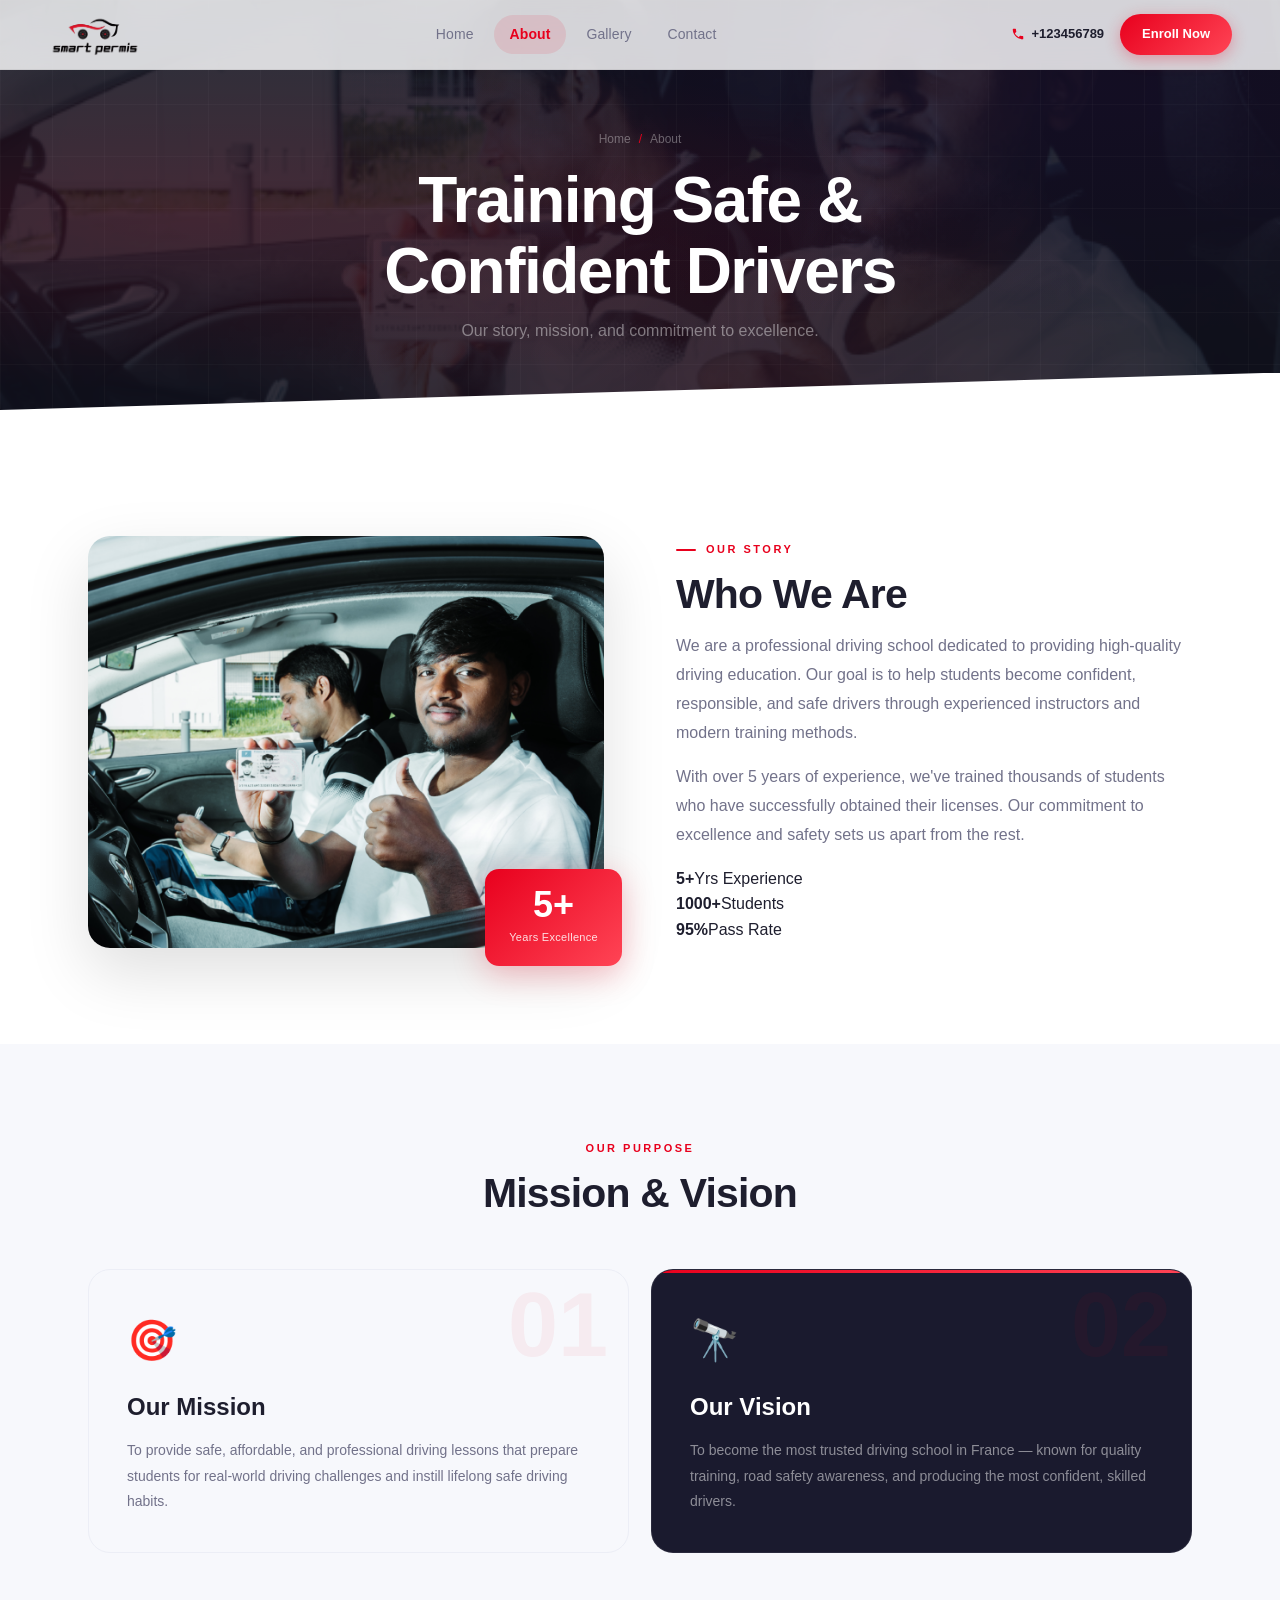
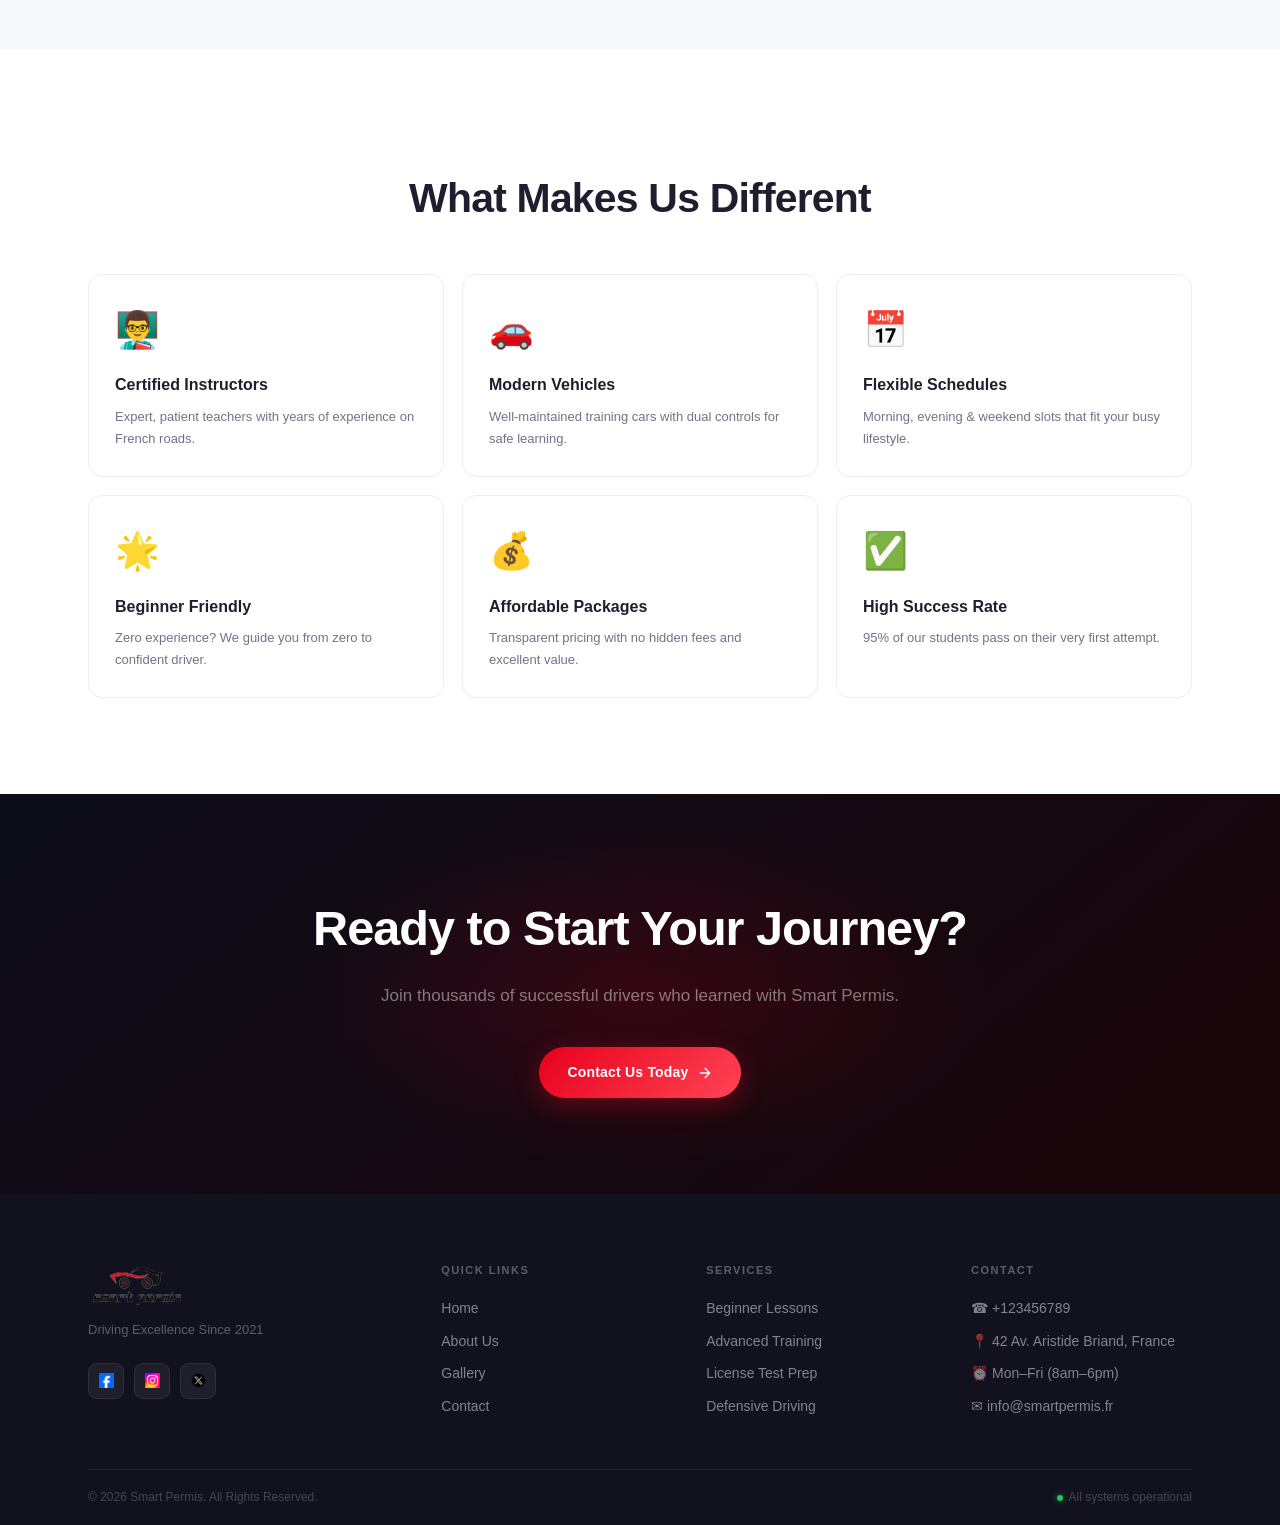
==== about.html @ 5626290b "a1" ====
<!DOCTYPE html>
<html lang="en">
<head>
    <meta charset="UTF-8">
    <meta name="viewport" content="width=device-width, initial-scale=1.0">
    <title>About — Smart Permis</title>
    <link rel="stylesheet" href="style.css">
</head>
<body>



<header class="sp-header" id="spHeader">
    <a href="index.html" class="sp-logo"><img src="output-onlinegiftools.gif" alt="Smart Permis"></a>
    <nav class="sp-nav">
        <a href="index.html" class="sp-nav-link">Home</a>
        <a href="about.html" class="sp-nav-link active">About</a>
        <a href="gallery.html" class="sp-nav-link">Gallery</a>
        <a href="contact.html" class="sp-nav-link">Contact</a>
    </nav>
    <div class="sp-header-right">
        <a href="tel:+123456789" class="sp-phone-link">
            <svg viewBox="0 0 24 24"><path d="M6.6 10.8c1.4 2.8 3.8 5.1 6.6 6.6l2.2-2.2c.3-.3.7-.4 1-.2 1.1.4 2.3.6 3.6.6.6 0 1 .4 1 1V20c0 .6-.4 1-1 1-9.4 0-17-7.6-17-17 0-.6.4-1 1-1h3.5c.6 0 1 .4 1 1 0 1.3.2 2.5.6 3.6.1.3 0 .7-.2 1L6.6 10.8z"/></svg>
            +123456789
        </a>
        <a href="contact.html" class="sp-btn-enroll">Enroll Now</a>
    </div>
    <button class="sp-hamburger" id="hamburger"><span></span><span></span><span></span></button>
</header>
<nav class="sp-mobile-nav" id="mobileNav">
    <a href="index.html" class="sp-nav-link">Home</a>
    <a href="about.html" class="sp-nav-link active">About</a>
    <a href="gallery.html" class="sp-nav-link">Gallery</a>
    <a href="contact.html" class="sp-nav-link">Contact</a>
</nav>

<!-- PAGE HERO -->
<section class="ph">
    <div class="ph-bg" style="background-image:url('Imgaes/05.png')"></div>
    <div class="ph-mesh"></div>
    <div class="ph-grid"></div>
    <div class="ph-content">
        <div class="ph-bread"><a href="index.html">Home</a><span>/</span>About</div>
        <h1>Training Safe &amp;<br>Confident Drivers</h1>
        <p>Our story, mission, and commitment to excellence.</p>
    </div>
    <div class="ph-wave"></div>
</section>

<!-- WHO WE ARE -->
<section class="sp-section">
    <div class="container">
        <div class="about-split">
            <div class="about-img-wrap" data-aos="fade-right">
                <div class="about-img-frame"><img src="Imgaes/05.png" alt="Smart Permis"></div>
                <div class="about-badge-box"><strong>5+</strong><span>Years Excellence</span></div>
            </div>
            <div data-aos="fade-left">
                <div class="sec-label">Our Story</div>
                <h2 class="sec-h2">Who We Are</h2>
                <p class="sec-p">We are a professional driving school dedicated to providing high-quality driving education. Our goal is to help students become confident, responsible, and safe drivers through experienced instructors and modern training methods.</p>
                <p class="sec-p">With over 5 years of experience, we've trained thousands of students who have successfully obtained their licenses. Our commitment to excellence and safety sets us apart from the rest.</p>
                <div class="about-mini-stats">
                    <div class="ams"><strong>5+</strong><span>Yrs Experience</span></div>
                    <div class="ams"><strong>1000+</strong><span>Students</span></div>
                    <div class="ams"><strong>95%</strong><span>Pass Rate</span></div>
                </div>
            </div>
        </div>
    </div>
</section>

<!-- MISSION VISION -->
<section class="sp-section bg-off">
    <div class="container">
        <div class="sec-label center" data-aos>Our Purpose</div>
        <h2 class="sec-h2 center" data-aos data-aos-delay="80">Mission &amp; Vision</h2>
        <div class="mv-grid">
            <div class="mv-card light-card" data-aos data-aos-delay="100">
                <div class="mv-bg-num">01</div>
                <div class="mv-card-icon">🎯</div>
                <h3>Our Mission</h3>
                <p>To provide safe, affordable, and professional driving lessons that prepare students for real-world driving challenges and instill lifelong safe driving habits.</p>
            </div>
            <div class="mv-card dark-card" data-aos data-aos-delay="180">
                <div class="mv-bg-num">02</div>
                <div class="mv-card-icon">🔭</div>
                <h3>Our Vision</h3>
                <p>To become the most trusted driving school in France — known for quality training, road safety awareness, and producing the most confident, skilled drivers.</p>
            </div>
        </div>
    </div>
</section>

<!-- BENEFITS -->
<section class="sp-section">
    <div class="container">
        <div class="sec-label center" data-aos>Why Choose Us</div>
        <h2 class="sec-h2 center" data-aos data-aos-delay="80">What Makes Us Different</h2>
        <div class="benefits-grid">
            <div class="ben-card" data-aos data-aos-delay="80"><div class="ben-icon">👨‍🏫</div><h4>Certified Instructors</h4><p>Expert, patient teachers with years of experience on French roads.</p></div>
            <div class="ben-card" data-aos data-aos-delay="130"><div class="ben-icon">🚗</div><h4>Modern Vehicles</h4><p>Well-maintained training cars with dual controls for safe learning.</p></div>
            <div class="ben-card" data-aos data-aos-delay="180"><div class="ben-icon">📅</div><h4>Flexible Schedules</h4><p>Morning, evening &amp; weekend slots that fit your busy lifestyle.</p></div>
            <div class="ben-card" data-aos data-aos-delay="230"><div class="ben-icon">🌟</div><h4>Beginner Friendly</h4><p>Zero experience? We guide you from zero to confident driver.</p></div>
            <div class="ben-card" data-aos data-aos-delay="280"><div class="ben-icon">💰</div><h4>Affordable Packages</h4><p>Transparent pricing with no hidden fees and excellent value.</p></div>
            <div class="ben-card" data-aos data-aos-delay="330"><div class="ben-icon">✅</div><h4>High Success Rate</h4><p>95% of our students pass on their very first attempt.</p></div>
        </div>
    </div>
</section>

<!-- CTA -->
<section class="cta-band">
    <div class="cta-band-glow"></div>
    <div class="container">
        <div class="cta-band-inner" data-aos="zoom-in">
            <h2>Ready to Start Your Journey?</h2>
            <p>Join thousands of successful drivers who learned with Smart Permis.</p>
            <a href="contact.html" class="btn-primary">
                Contact Us Today
                <svg viewBox="0 0 24 24"><path d="M5 12h14M12 5l7 7-7 7"/></svg>
            </a>
        </div>
    </div>
</section>

<!-- FOOTER -->
<footer class="sp-footer">
    <div class="container">
        <div class="footer-top">
            <div class="footer-grid">
                <div><img src="output-onlinegiftools.gif" alt="Smart Permis" class="footer-logo-img"><p class="footer-brand-p">Driving Excellence Since 2021</p><div class="footer-socials"><a href="#" class="fsoc"><img src="Imgaes/f1.png" alt="fb"></a><a href="#" class="fsoc"><img src="Imgaes/I1.png" alt="ig"></a><a href="#" class="fsoc"><img src="Imgaes/X1.png" alt="x"></a></div></div>
                <div class="footer-col"><h5>Quick Links</h5><ul><li><a href="index.html">Home</a></li><li><a href="about.html">About Us</a></li><li><a href="gallery.html">Gallery</a></li><li><a href="contact.html">Contact</a></li></ul></div>
                <div class="footer-col"><h5>Services</h5><ul><li>Beginner Lessons</li><li>Advanced Training</li><li>License Test Prep</li><li>Defensive Driving</li></ul></div>
                <div class="footer-col"><h5>Contact</h5><ul><li>☎ +123456789</li><li>📍 42 Av. Aristide Briand, France</li><li>⏰ Mon–Fri (8am–6pm)</li><li>✉ info@smartpermis.fr</li></ul></div>
            </div>
        </div>
        <div class="footer-bar"><p>© 2026 Smart Permis. All Rights Reserved.</p><div class="footer-online"><span class="online-dot"></span> All systems operational</div></div>
    </div>
</footer>


<script>
    
(function(){
    const header = document.getElementById('spHeader');
    window.addEventListener('scroll', () => header.classList.toggle('scrolled', window.scrollY > 40));
    const ham = document.getElementById('hamburger'), nav = document.getElementById('mobileNav');
    ham.addEventListener('click', () => { ham.classList.toggle('open'); nav.classList.toggle('open'); });
    const obs = new IntersectionObserver(entries => { entries.forEach(e => { if(e.isIntersecting){ e.target.classList.add('visible'); obs.unobserve(e.target); }}); }, { threshold: 0.12, rootMargin: '0px 0px -50px 0px' });
    document.querySelectorAll('[data-aos]').forEach(el => { el.style.transitionDelay = (el.dataset.aosDelay||0)+'ms'; obs.observe(el); });
})();
</script>
</body>
</html>
---- style.css ----
/* ================================================
   SMART PERMIS — MODERN TECH / GLASSMORPHISM CSS
   Theme: White + Red · Clean Corporate
   ================================================ */

*, *::before, *::after { margin: 0; padding: 0; box-sizing: border-box; }

:root {
    --red: #E8001D;
    --red-2: #FF1A35;
    --red-light: rgba(232,0,29,0.10);
    --red-glow: rgba(232,0,29,0.25);
    --white: #FFFFFF;
    --off: #F7F8FC;
    --off2: #ECEEF6;
    --black: #0D0D0D;
    --dark: #12121E;
    --dark2: #1A1A2E;
    --text: #1E1E2E;
    --muted: #72728A;
    --border: rgba(232,0,29,0.10);
    --grad-red: linear-gradient(135deg, #E8001D, #FF4455);
    --grad-dark: linear-gradient(140deg, #0D0D1A 0%, #1A0A10 60%, #0D0D1A 100%);
    --grad-mesh: radial-gradient(ellipse at 15% 50%, rgba(232,0,29,0.12) 0%, transparent 55%),
                 radial-gradient(ellipse at 85% 20%, rgba(80,0,160,0.07) 0%, transparent 50%),
                 radial-gradient(ellipse at 55% 85%, rgba(232,0,29,0.07) 0%, transparent 50%);
    --shadow-sm: 0 2px 12px rgba(0,0,0,0.06);
    --shadow-md: 0 8px 32px rgba(0,0,0,0.10);
    --shadow-lg: 0 24px 64px rgba(0,0,0,0.13);
    --shadow-red: 0 8px 32px rgba(232,0,29,0.25);
    --radius: 14px;
    --radius-lg: 22px;
    --ease: cubic-bezier(0.22, 1, 0.36, 1);
}

html { scroll-behavior: smooth; }
body { font-family: -apple-system, BlinkMacSystemFont, 'Segoe UI', sans-serif; background: var(--white); color: var(--text); overflow-x: hidden; line-height: 1.6; }
::-webkit-scrollbar { width: 5px; }
::-webkit-scrollbar-track { background: var(--off); }
::-webkit-scrollbar-thumb { background: var(--red); border-radius: 3px; }
::selection { background: var(--red); color: #fff; }
.container { max-width: 1160px; margin: 0 auto; padding: 0 28px; }

/* ── SCROLL REVEAL ── */
[data-aos] { opacity: 0; transform: translateY(26px); transition: opacity 0.65s var(--ease), transform 0.65s var(--ease); }
[data-aos="fade-right"] { transform: translateX(-26px); }
[data-aos="fade-left"]  { transform: translateX(26px); }
[data-aos="zoom-in"]    { transform: scale(0.93); }
[data-aos].visible { opacity: 1 !important; transform: none !important; }

/* ══════════════════════════════════════
   HEADER
══════════════════════════════════════ */
.sp-header {
    position: fixed; top: 0; left: 0; right: 0; z-index: 1000;
    height: 70px; padding: 0 48px;
    display: flex; align-items: center; justify-content: space-between;
    background: rgba(255,255,255,0.82);
    backdrop-filter: blur(18px) saturate(180%);
    -webkit-backdrop-filter: blur(18px) saturate(180%);
    border-bottom: 1px solid rgba(0,0,0,0.06);
    transition: all 0.4s var(--ease);
}
.sp-header.scrolled {
    background: rgba(255,255,255,0.97);
    box-shadow: 0 4px 28px rgba(0,0,0,0.08);
    height: 62px;
}
.sp-logo img { height: 42px; transition: transform 0.3s; display: block; }
.sp-logo img:hover { transform: scale(1.04); }

.sp-nav { display: flex; align-items: center; gap: 4px; }
.sp-nav-link {
    font-size: 14px; font-weight: 500; color: var(--muted);
    text-decoration: none; padding: 8px 16px; border-radius: 100px;
    transition: all 0.25s; letter-spacing: 0.1px;
}
.sp-nav-link:hover { color: var(--red); background: var(--red-light); }
.sp-nav-link.active { color: var(--red); background: var(--red-light); font-weight: 600; }

.sp-header-right { display: flex; align-items: center; gap: 16px; }
.sp-phone-link {
    font-size: 13px; font-weight: 600; color: var(--text); text-decoration: none;
    display: flex; align-items: center; gap: 6px; transition: color 0.25s;
}
.sp-phone-link:hover { color: var(--red); }
.sp-phone-link svg { width: 14px; height: 14px; fill: var(--red); }
.sp-btn-enroll {
    background: var(--grad-red); color: #fff;
    padding: 10px 22px; border-radius: 100px; font-size: 13px; font-weight: 600;
    text-decoration: none; border: none; cursor: pointer; font-family: inherit;
    box-shadow: 0 4px 16px rgba(232,0,29,0.3); transition: all 0.3s var(--ease);
}
.sp-btn-enroll:hover { transform: translateY(-2px); box-shadow: 0 10px 32px rgba(232,0,29,0.4); }

.sp-hamburger { display: none; flex-direction: column; gap: 5px; background: none; border: none; cursor: pointer; padding: 6px; }
.sp-hamburger span { width: 24px; height: 2px; background: var(--text); border-radius: 2px; transition: all 0.3s var(--ease); }
.sp-hamburger.open span:nth-child(1) { transform: translateY(7px) rotate(45deg); }
.sp-hamburger.open span:nth-child(2) { opacity: 0; }
.sp-hamburger.open span:nth-child(3) { transform: translateY(-7px) rotate(-45deg); }

.sp-mobile-nav {
    position: fixed; top: 70px; left: 0; right: 0; z-index: 999;
    background: rgba(255,255,255,0.98); backdrop-filter: blur(20px);
    padding: 16px 20px 24px; border-bottom: 1px solid var(--off2);
    flex-direction: column; gap: 4px; box-shadow: 0 20px 60px rgba(0,0,0,0.1);
    display: none; opacity: 0; transform: translateY(-10px);
    transition: opacity 0.3s, transform 0.3s;
}
.sp-mobile-nav.open { display: flex; opacity: 1; transform: translateY(0); }
.sp-mobile-nav .sp-nav-link { padding: 13px 16px; font-size: 15px; border-radius: 10px; }

/* ══════════════════════════════════════
   HERO
══════════════════════════════════════ */
.sp-hero {
    min-height: 100vh; position: relative; overflow: hidden;
    background: var(--grad-dark);
    display: flex; align-items: center;
}
.hero-mesh { position: absolute; inset: 0; background: var(--grad-mesh); z-index: 0; }
.hero-gridlines {
    position: absolute; inset: 0; z-index: 0;
    background-image: linear-gradient(rgba(255,255,255,0.025) 1px, transparent 1px),
                      linear-gradient(90deg, rgba(255,255,255,0.025) 1px, transparent 1px);
    background-size: 56px 56px;
}
.hero-glow-r {
    position: absolute; top: -180px; right: -180px;
    width: 620px; height: 620px; border-radius: 50%; z-index: 0;
    background: radial-gradient(circle, rgba(232,0,29,0.18) 0%, transparent 70%);
    animation: glowFloat 9s ease-in-out infinite alternate;
}
.hero-glow-l {
    position: absolute; bottom: -200px; left: -150px;
    width: 500px; height: 500px; border-radius: 50%; z-index: 0;
    background: radial-gradient(circle, rgba(80,0,200,0.09) 0%, transparent 70%);
    animation: glowFloat 12s ease-in-out infinite alternate-reverse;
}
@keyframes glowFloat { from { transform: scale(1) translate(0,0); } to { transform: scale(1.25) translate(30px,-25px); } }

.hero-slide-bg {
    position: absolute; inset: 0; z-index: 0;
    background-size: cover; background-position: center;
    opacity: 0; transition: opacity 2s ease;
}
.hero-slide-bg.active { opacity: 0.10; }

.hero-inner {
    position: relative; z-index: 2; width: 100%;
    display: grid; grid-template-columns: 1fr 440px;
    gap: 60px; align-items: center;
    max-width: 1160px; margin: 0 auto;
    padding: 120px 28px 80px;
}

/* Hero Left */
.hero-eyebrow {
    display: inline-flex; align-items: center; gap: 8px;
    background: rgba(232,0,29,0.14); border: 1px solid rgba(232,0,29,0.28);
    color: #FF7A88; padding: 6px 14px; border-radius: 100px;
    font-size: 11px; font-weight: 700; letter-spacing: 1px; text-transform: uppercase;
    margin-bottom: 26px; width: fit-content;
}
.ey-dot { width: 6px; height: 6px; background: var(--red-2); border-radius: 50%; animation: eyeBlink 1.6s ease-in-out infinite; }
@keyframes eyeBlink { 0%,100%{opacity:1;box-shadow:0 0 0 0 rgba(232,0,29,0.5)} 50%{opacity:0.4;box-shadow:0 0 0 4px transparent} }

.hero-h1 {
    font-size: clamp(46px, 5.5vw, 78px); font-weight: 800;
    color: #fff; line-height: 1.05; letter-spacing: -2px;
    margin-bottom: 22px;
}
.hero-h1 em { font-style: normal; background: var(--grad-red); -webkit-background-clip: text; -webkit-text-fill-color: transparent; background-clip: text; }

.hero-p { font-size: 17px; color: rgba(255,255,255,0.50); line-height: 1.8; margin-bottom: 38px; max-width: 460px; }

.hero-btns { display: flex; gap: 12px; flex-wrap: wrap; margin-bottom: 52px; }

.btn-primary {
    display: inline-flex; align-items: center; gap: 8px;
    background: var(--grad-red); color: #fff;
    padding: 14px 28px; border-radius: 100px;
    font-size: 14px; font-weight: 600; text-decoration: none;
    box-shadow: 0 6px 24px rgba(232,0,29,0.35); transition: all 0.35s var(--ease);
    border: none; cursor: pointer; font-family: inherit; letter-spacing: 0.2px;
}
.btn-primary svg { width: 16px; height: 16px; fill: none; stroke: #fff; stroke-width: 2; stroke-linecap: round; stroke-linejoin: round; transition: transform 0.3s; }
.btn-primary:hover { transform: translateY(-3px); box-shadow: 0 14px 40px rgba(232,0,29,0.45); }
.btn-primary:hover svg { transform: translateX(4px); }

.btn-ghost {
    display: inline-flex; align-items: center; gap: 8px;
    background: rgba(255,255,255,0.07); border: 1px solid rgba(255,255,255,0.14);
    color: rgba(255,255,255,0.75); padding: 14px 28px; border-radius: 100px;
    font-size: 14px; font-weight: 500; text-decoration: none;
    transition: all 0.3s var(--ease); backdrop-filter: blur(8px); font-family: inherit;
}
.btn-ghost:hover { background: rgba(255,255,255,0.13); color: #fff; border-color: rgba(255,255,255,0.3); }

.hero-stats { display: flex; gap: 28px; align-items: center; padding-top: 28px; border-top: 1px solid rgba(255,255,255,0.08); }
.hstat strong { display: block; font-size: 34px; font-weight: 800; color: #fff; line-height: 1; }
.hstat strong em { font-style: normal; color: var(--red-2); }
.hstat span { font-size: 11px; color: rgba(255,255,255,0.38); letter-spacing: 0.8px; text-transform: uppercase; display: block; margin-top: 5px; }
.hstat-sep { width: 1px; height: 40px; background: rgba(255,255,255,0.1); }

/* Hero Right — Glass Card */
.hero-glass-card {
    background: rgba(255,255,255,0.06);
    border: 1px solid rgba(255,255,255,0.11);
    backdrop-filter: blur(28px) saturate(160%);
    -webkit-backdrop-filter: blur(28px) saturate(160%);
    border-radius: var(--radius-lg); padding: 36px 30px;
    box-shadow: 0 32px 72px rgba(0,0,0,0.28), inset 0 1px 0 rgba(255,255,255,0.10);
    position: relative; overflow: hidden;
}
.hero-glass-card::before {
    content: ''; position: absolute; top: 0; left: 0; right: 0; height: 2px;
    background: linear-gradient(90deg, transparent 0%, rgba(232,0,29,0.7) 40%, rgba(255,100,120,0.8) 60%, transparent 100%);
}
.hgc-title { font-size: 21px; font-weight: 700; color: #fff; margin-bottom: 4px; }
.hgc-sub { font-size: 13px; color: rgba(255,255,255,0.38); margin-bottom: 26px; }

.hgc-form { display: flex; flex-direction: column; gap: 13px; }
.hgc-field { display: flex; flex-direction: column; gap: 5px; }
.hgc-field label { font-size: 11px; font-weight: 600; letter-spacing: 0.8px; text-transform: uppercase; color: rgba(255,255,255,0.42); }
.hgc-field input {
    background: rgba(255,255,255,0.07); border: 1px solid rgba(255,255,255,0.10);
    border-radius: 10px; padding: 12px 15px;
    font-size: 14px; color: #fff; outline: none; font-family: inherit;
    transition: all 0.3s;
}
.hgc-field input::placeholder { color: rgba(255,255,255,0.22); }
.hgc-field input:focus { border-color: rgba(232,0,29,0.5); background: rgba(255,255,255,0.11); box-shadow: 0 0 0 3px rgba(232,0,29,0.10); }
.hgc-row { display: grid; grid-template-columns: 1fr 1fr; gap: 12px; }

.btn-enroll-glass {
    width: 100%; padding: 15px; background: var(--grad-red); color: #fff;
    border: none; border-radius: 12px; font-size: 15px; font-weight: 700;
    cursor: pointer; margin-top: 4px; font-family: inherit;
    display: flex; align-items: center; justify-content: center; gap: 8px;
    box-shadow: 0 6px 20px rgba(232,0,29,0.35); transition: all 0.35s var(--ease);
}
.btn-enroll-glass svg { width: 16px; height: 16px; fill: none; stroke: #fff; stroke-width: 2; stroke-linecap: round; stroke-linejoin: round; transition: transform 0.3s; }
.btn-enroll-glass:hover { transform: translateY(-2px); box-shadow: 0 12px 36px rgba(232,0,29,0.45); }
.btn-enroll-glass:hover svg { transform: translateX(4px); }

/* ── MARQUEE STRIP ── */
.sp-strip { background: var(--red); padding: 13px 0; overflow: hidden; }
.sp-strip-track { display: flex; animation: marqueeRun 24s linear infinite; width: max-content; }
.sp-strip-item { display: flex; align-items: center; gap: 24px; padding: 0 24px; }
.sp-strip-item span { font-size: 12px; font-weight: 700; color: #fff; letter-spacing: 1px; text-transform: uppercase; white-space: nowrap; }
.sp-strip-sep { color: rgba(255,255,255,0.35); font-size: 16px; }
@keyframes marqueeRun { from { transform: translateX(0); } to { transform: translateX(-50%); } }

/* ── SECTION COMMONS ── */
.sp-section { padding: 96px 0; }
.sp-section.bg-off { background: var(--off); }
.sp-section.bg-dark { background: var(--dark); }
.sp-section.bg-dark2 { background: var(--dark2); }

.sec-label {
    font-size: 11px; font-weight: 700; letter-spacing: 2.5px; text-transform: uppercase;
    color: var(--red); margin-bottom: 12px;
    display: flex; align-items: center; gap: 10px;
}
.sec-label::before { content: ''; width: 20px; height: 2px; background: var(--red); border-radius: 1px; display: block; }
.sec-label.center { justify-content: center; }
.sec-label.center::before { display: none; }
.sec-label.light { color: rgba(255,255,255,0.5); }
.sec-label.light::before { background: rgba(255,255,255,0.4); }

.sec-h2 { font-size: clamp(26px, 3.2vw, 42px); font-weight: 800; color: var(--text); line-height: 1.15; letter-spacing: -0.8px; margin-bottom: 14px; }
.sec-h2.center { text-align: center; }
.sec-h2.light { color: #fff; }
.sec-p { font-size: 16px; color: var(--muted); line-height: 1.8; margin-bottom: 16px; }
.sec-p.center { text-align: center; max-width: 540px; margin-left: auto; margin-right: auto; }
.sec-p.light { color: rgba(255,255,255,0.45); }

/* ── FEATURE CARDS ── */
.features-grid { display: grid; grid-template-columns: repeat(3, 1fr); gap: 18px; margin-top: 52px; }
.feat-card {
    background: var(--white); border: 1px solid var(--off2);
    border-radius: var(--radius); padding: 30px 26px;
    transition: all 0.35s var(--ease); position: relative; overflow: hidden;
}
.feat-card::after {
    content: ''; position: absolute; bottom: 0; left: 0; width: 0; height: 3px;
    background: var(--grad-red); transition: width 0.4s var(--ease);
}
.feat-card:hover { transform: translateY(-6px); box-shadow: var(--shadow-lg); border-color: transparent; }
.feat-card:hover::after { width: 100%; }
.fc-icon { width: 50px; height: 50px; background: var(--red-light); border-radius: 13px; display: flex; align-items: center; justify-content: center; font-size: 24px; margin-bottom: 18px; }
.feat-card h4 { font-size: 17px; font-weight: 700; color: var(--text); margin-bottom: 8px; }
.feat-card p { font-size: 13px; color: var(--muted); line-height: 1.7; }

/* ── ABOUT SPLIT ── */
.about-split { display: grid; grid-template-columns: 1fr 1fr; gap: 72px; align-items: center; }
.about-img-wrap { position: relative; }
.about-img-frame {
    border-radius: var(--radius-lg); overflow: hidden;
    aspect-ratio: 5/4; box-shadow: var(--shadow-lg);
}
.about-img-frame img { width: 100%; height: 100%; object-fit: cover; display: block; transition: transform 0.7s var(--ease); }
.about-img-frame:hover img { transform: scale(1.04); }
.about-badge-box {
    position: absolute; bottom: -18px; right: -18px;
    background: var(--grad-red); color: #fff;
    border-radius: var(--radius); padding: 18px 24px; text-align: center;
    box-shadow: var(--shadow-red);
}
.about-badge-box strong { display: block; font-size: 36px; font-weight: 800; line-height: 1; }
.about-badge-box span { font-size: 11px; opacity: 0.85; letter-spacing: 0.3px; }

/* .about-text-wrap {}
.about-mini-stats { display: grid; grid-template-columns: repeat(3, 1fr); gap: 14px; margin-top: 34px; }
.ams { background: var(--off); border-radius: var(--radius); padding: 18px 14px; text-align: center; }
.ams strong { display: block; font-size: 28px; font-weight: 800; color: var(--red); }
.ams span { font-size: 11px; color: var(--muted); text-transform: uppercase; letter-spacing: 0.5px; } */

/* ── MISSION VISION ── */
.mv-grid { display: grid; grid-template-columns: 1fr 1fr; gap: 22px; margin-top: 52px; }
.mv-card {
    border-radius: var(--radius-lg); padding: 38px;
    position: relative; overflow: hidden; transition: transform 0.35s var(--ease);
}
.mv-card:hover { transform: translateY(-6px); }
.mv-card.light-card { background: var(--off); border: 1px solid var(--off2); }
.mv-card.dark-card { background: var(--dark2); border: 1px solid rgba(255,255,255,0.07); }
.mv-card.dark-card::before {
    content: ''; position: absolute; top: 0; left: 0; right: 0; height: 3px;
    background: var(--grad-red);
}
.mv-bg-num { font-size: 90px; font-weight: 800; opacity: 0.05; position: absolute; right: 20px; top: 10px; color: var(--red); line-height: 1; pointer-events: none; }
.mv-card-icon { font-size: 40px; margin-bottom: 16px; position: relative; z-index: 1; }
.mv-card h3 { font-size: 24px; font-weight: 800; margin-bottom: 12px; position: relative; z-index: 1; }
.mv-card.light-card h3 { color: var(--text); }
.mv-card.dark-card h3 { color: #fff; }
.mv-card p { font-size: 14px; line-height: 1.8; position: relative; z-index: 1; }
.mv-card.light-card p { color: var(--muted); }
.mv-card.dark-card p { color: rgba(255,255,255,0.50); }

/* ── BENEFITS ── */
.benefits-grid { display: grid; grid-template-columns: repeat(3, 1fr); gap: 18px; margin-top: 52px; }
.ben-card {
    background: var(--white); border: 1px solid var(--off2);
    border-radius: var(--radius); padding: 26px;
    transition: all 0.3s var(--ease); position: relative; overflow: hidden;
}
.ben-card::before {
    content: ''; position: absolute; inset: 0;
    background: linear-gradient(135deg, rgba(232,0,29,0.04), transparent);
    opacity: 0; transition: opacity 0.3s;
}
.ben-card:hover { box-shadow: var(--shadow-md); border-color: var(--border); transform: translateY(-4px); }
.ben-card:hover::before { opacity: 1; }
.ben-icon { font-size: 36px; margin-bottom: 14px; }
.ben-card h4 { font-size: 16px; font-weight: 700; color: var(--text); margin-bottom: 8px; }
.ben-card p { font-size: 13px; color: var(--muted); line-height: 1.7; }

/* ── GALLERY ── */
.gallery-bento { display: grid; grid-template-columns: repeat(12, 1fr); grid-template-rows: 240px 240px; gap: 14px; margin-top: 52px; }
.gal-item { border-radius: var(--radius); overflow: hidden; position: relative; cursor: pointer; }
.gal-item:nth-child(1) { grid-column: 1 / 6; grid-row: 1; }
.gal-item:nth-child(2) { grid-column: 6 / 9; grid-row: 1; }
.gal-item:nth-child(3) { grid-column: 9 / 13; grid-row: 1; }
.gal-item:nth-child(4) { grid-column: 1 / 5; grid-row: 2; }
.gal-item:nth-child(5) { grid-column: 5 / 10; grid-row: 2; }
.gal-item:nth-child(6) { grid-column: 10 / 13; grid-row: 2; }
.gal-img { width: 100%; height: 100%; object-fit: cover; display: block; transition: transform 0.6s var(--ease); }
.gal-item:hover .gal-img { transform: scale(1.07); }
.gal-overlay {
    position: absolute; inset: 0;
    background: linear-gradient(to top, rgba(13,13,30,0.88) 0%, transparent 60%);
    opacity: 0; transition: opacity 0.4s;
    display: flex; flex-direction: column; justify-content: flex-end; padding: 22px;
}
.gal-item:hover .gal-overlay { opacity: 1; }
.gal-overlay h4 { font-size: 17px; font-weight: 700; color: #fff; }
.gal-overlay p { font-size: 12px; color: rgba(255,255,255,0.6); margin-top: 3px; }

/* ── STATS SECTION ── */
.stats-row { display: grid; grid-template-columns: repeat(4, 1fr); gap: 16px; }
.st-card {
    background: rgba(255,255,255,0.04); border: 1px solid rgba(255,255,255,0.07);
    border-radius: var(--radius); padding: 30px 20px; text-align: center;
    transition: all 0.35s var(--ease); position: relative; overflow: hidden;
}
.st-card:hover { transform: translateY(-5px); border-color: rgba(232,0,29,0.25); box-shadow: 0 16px 40px rgba(232,0,29,0.12); }
.st-icon { font-size: 34px; margin-bottom: 12px; }
.st-num { font-size: 50px; font-weight: 800; color: #fff; line-height: 1; }
.st-num em { font-style: normal; color: var(--red-2); }
.st-label { font-size: 11px; color: rgba(255,255,255,0.38); letter-spacing: 1px; text-transform: uppercase; margin-top: 8px; }

/* ── CTA BAND ── */
.cta-band {
    padding: 96px 0; position: relative; overflow: hidden;
    background: linear-gradient(140deg, #0D0D1A 0%, #1A0408 100%);
}
.cta-band-glow {
    position: absolute; top: 50%; left: 50%; transform: translate(-50%,-50%);
    width: 700px; height: 350px; border-radius: 50%;
    background: radial-gradient(ellipse, rgba(232,0,29,0.16) 0%, transparent 70%);
    pointer-events: none;
}
.cta-band-inner { text-align: center; position: relative; z-index: 2; }
.cta-band-inner h2 { font-size: clamp(28px, 3.8vw, 50px); font-weight: 800; color: #fff; margin-bottom: 14px; letter-spacing: -1px; }
.cta-band-inner p { font-size: 17px; color: rgba(255,255,255,0.45); margin-bottom: 38px; }

/* ── CONTACT INFO CARDS ── */
.contact-top-cards { display: grid; grid-template-columns: repeat(3, 1fr); gap: 18px; margin-bottom: 60px; }
.ctc-card {
    background: var(--white); border: 1px solid var(--off2);
    border-radius: var(--radius); padding: 30px 22px; text-align: center;
    transition: all 0.3s var(--ease);
}
.ctc-card.red { background: var(--grad-red); border: none; }
.ctc-card:hover { transform: translateY(-5px); box-shadow: var(--shadow-md); }
.ctc-card.red:hover { box-shadow: var(--shadow-red); }
.ctc-icon { font-size: 34px; margin-bottom: 12px; }
.ctc-card h3 { font-size: 17px; font-weight: 700; margin-bottom: 6px; }
.ctc-card.red h3 { color: #fff; }
.ctc-card p { font-size: 15px; font-weight: 600; color: var(--red); margin-bottom: 4px; }
.ctc-card.red p { color: rgba(255,255,255,0.92); }
.ctc-card span { font-size: 12px; color: var(--muted); }
.ctc-card.red span { color: rgba(255,255,255,0.58); }

/* ── CONTACT FORM ── */
.contact-layout { display: grid; grid-template-columns: 1.4fr 1fr; gap: 52px; align-items: start; }

.cf-box { background: var(--white); border: 1px solid var(--off2); border-radius: var(--radius-lg); padding: 38px; box-shadow: var(--shadow-sm); }
.cf-grid { display: grid; grid-template-columns: 1fr 1fr; gap: 18px; margin-top: 28px; }
.cf-full { grid-column: 1 / -1; }
.cf-field { display: flex; flex-direction: column; gap: 6px; }
.cf-field label { font-size: 11px; font-weight: 700; letter-spacing: 0.8px; text-transform: uppercase; color: var(--text); }
.cf-field input, .cf-field textarea {
    background: var(--off); border: 1px solid var(--off2);
    border-radius: 10px; padding: 13px 15px;
    font-size: 14px; color: var(--text); outline: none; font-family: inherit;
    transition: all 0.3s;
}
.cf-field input:focus, .cf-field textarea:focus {
    border-color: var(--red); background: var(--white);
    box-shadow: 0 0 0 3px rgba(232,0,29,0.07);
}
.cf-field textarea { resize: vertical; }

.cf-side { display: flex; flex-direction: column; gap: 18px; }
.cf-side-panel { background: var(--off); border-radius: var(--radius); padding: 26px; }
.cf-side-panel h4 { font-size: 15px; font-weight: 700; color: var(--text); margin-bottom: 16px; }
.check-list { list-style: none; display: flex; flex-direction: column; gap: 11px; }
.check-list li { display: flex; align-items: center; gap: 10px; font-size: 14px; color: var(--text); }
.chk-dot { width: 20px; height: 20px; background: var(--red); color: #fff; border-radius: 50%; display: flex; align-items: center; justify-content: center; font-size: 10px; font-weight: 800; flex-shrink: 0; }
.hr-list { display: flex; flex-direction: column; }
.hr-row { display: flex; justify-content: space-between; padding: 11px 0; border-bottom: 1px solid var(--off2); font-size: 13px; }
.hr-row:last-child { border: none; }
.hr-row .day { font-weight: 500; color: var(--text); }
.hr-row .time { font-weight: 700; color: var(--red); }
.hr-row.closed .day, .hr-row.closed .time { color: var(--muted); }

/* ── MAP ── */
.map-wrap { position: relative; }
.map-wrap iframe { display: block; filter: grayscale(70%); transition: filter 0.5s; }
.map-wrap:hover iframe { filter: grayscale(0%); }
.map-chip {
    position: absolute; bottom: 28px; left: 28px;
    background: rgba(255,255,255,0.96); backdrop-filter: blur(12px);
    border-radius: var(--radius); padding: 18px 24px;
    box-shadow: var(--shadow-lg); border: 1px solid var(--off2);
    border-left: 4px solid var(--red);
}
.map-chip h4 { font-size: 15px; font-weight: 700; color: var(--text); margin-bottom: 3px; }
.map-chip p { font-size: 13px; color: var(--muted); }

/* ── PAGE HERO ── */
.ph {
    min-height: 46vh; position: relative; overflow: hidden;
    display: flex; align-items: center; justify-content: center;
    background: var(--dark);
}
.ph-bg { position: absolute; inset: 0; background-size: cover; background-position: center; opacity: 0.13; }
.ph-mesh { position: absolute; inset: 0; background: var(--grad-mesh); }
.ph-grid {
    position: absolute; inset: 0;
    background-image: linear-gradient(rgba(255,255,255,0.022) 1px, transparent 1px), linear-gradient(90deg, rgba(255,255,255,0.022) 1px, transparent 1px);
    background-size: 52px 52px;
}
.ph-content { position: relative; z-index: 2; text-align: center; padding: 130px 28px 96px; }
.ph-bread { font-size: 12px; color: rgba(255,255,255,0.35); margin-bottom: 16px; display: flex; align-items: center; justify-content: center; gap: 8px; }
.ph-bread a { color: rgba(255,255,255,0.35); text-decoration: none; transition: color 0.3s; }
.ph-bread a:hover { color: var(--red); }
.ph-bread span { color: var(--red); }
.ph-content h1 { font-size: clamp(34px, 5vw, 66px); font-weight: 800; color: #fff; line-height: 1.1; letter-spacing: -1.5px; margin-bottom: 12px; }
.ph-content p { font-size: 16px; color: rgba(255,255,255,0.42); }
.ph-wave { position: absolute; bottom: -1px; left: 0; right: 0; height: 68px; background: var(--white); clip-path: polygon(0 55%, 100% 0%, 100% 100%, 0 100%); }
.ph-wave.bg-off { background: var(--off); }

/* ── FOOTER ── */
.sp-footer { background: var(--dark); color: #fff; }
.footer-top { padding: 68px 0 52px; border-bottom: 1px solid rgba(255,255,255,0.07); }
.footer-grid { display: grid; grid-template-columns: 1.4fr 1fr 1fr 1fr; gap: 44px; }
.footer-logo-img { height: 44px; margin-bottom: 14px; display: block; }
.footer-brand-p { font-size: 13px; color: rgba(255,255,255,0.32); margin-bottom: 22px; }
.footer-socials { display: flex; gap: 10px; }
.fsoc {
    width: 36px; height: 36px; border-radius: 9px;
    background: rgba(255,255,255,0.06); border: 1px solid rgba(255,255,255,0.08);
    display: flex; align-items: center; justify-content: center;
    transition: all 0.3s var(--ease); text-decoration: none;
}
.fsoc img { width: 15px; height: 15px;  }
/* .fsoc:hover { background: var(--red); border-color: var(--red); transform: translateY(-2px); } */
/* .fsoc:hover img { opacity: 1; } */
.footer-col h5 { font-size: 11px; font-weight: 700; letter-spacing: 1.5px; text-transform: uppercase; color: rgba(255,255,255,0.32); margin-bottom: 18px; }
.footer-col ul { list-style: none; display: flex; flex-direction: column; gap: 10px; }
.footer-col ul li, .footer-col ul li a { font-size: 14px; color: rgba(255,255,255,0.48); text-decoration: none; transition: color 0.3s; }
.footer-col ul li a:hover { color: rgba(255,255,255,0.9); }

.footer-bar { padding: 18px 0; display: flex; align-items: center; justify-content: space-between; }
.footer-bar p { font-size: 12px; color: rgba(255,255,255,0.22); }
.footer-online { display: flex; align-items: center; gap: 6px; font-size: 12px; color: rgba(255,255,255,0.22); }
.online-dot { width: 6px; height: 6px; background: #22c55e; border-radius: 50%; box-shadow: 0 0 6px rgba(34,197,94,0.6); }

/* ── BUTTON UTILS ── */
.btn-red {
    display: inline-flex; align-items: center; gap: 8px;
    background: var(--grad-red); color: #fff;
    padding: 13px 26px; border-radius: 100px;
    font-size: 14px; font-weight: 600; text-decoration: none;
    box-shadow: 0 6px 22px rgba(232,0,29,0.3); transition: all 0.35s var(--ease);
    border: none; cursor: pointer; font-family: inherit;
}
.btn-red:hover { transform: translateY(-2px); box-shadow: 0 12px 36px rgba(232,0,29,0.42); }
.btn-red svg { width: 15px; height: 15px; fill: none; stroke: #fff; stroke-width: 2; stroke-linecap: round; stroke-linejoin: round; transition: transform 0.3s; }
.btn-red:hover svg { transform: translateX(4px); }

.btn-cf-submit {
    grid-column: 1 / -1; width: 100%; padding: 15px;
    background: var(--grad-red); color: #fff; border: none;
    border-radius: 12px; font-size: 15px; font-weight: 700; cursor: pointer;
    font-family: inherit; display: flex; align-items: center; justify-content: center; gap: 8px;
    box-shadow: 0 6px 20px rgba(232,0,29,0.3); transition: all 0.35s var(--ease);
    margin-top: 6px;
}
.btn-cf-submit:hover { transform: translateY(-2px); box-shadow: 0 12px 36px rgba(232,0,29,0.42); }

/* ── RESPONSIVE ── */
@media (max-width: 1100px) {
    .sp-header { padding: 0 28px; }
    .hero-inner { gap: 40px; }
}
@media (max-width: 900px) {
    .sp-hamburger { display: flex; }
    .sp-nav, .sp-phone-link { display: none; }
    .hero-inner { grid-template-columns: 1fr; padding: 108px 20px 60px; }
    .about-split { grid-template-columns: 1fr; gap: 50px; }
    .about-badge-box { bottom: -14px; right: 14px; }
    .about-mini-stats { grid-template-columns: repeat(3, 1fr); }
    .mv-grid { grid-template-columns: 1fr; }
    .benefits-grid { grid-template-columns: 1fr 1fr; }
    .features-grid { grid-template-columns: 1fr 1fr; }
    .stats-row { grid-template-columns: 1fr 1fr; gap: 12px; }
    .contact-layout { grid-template-columns: 1fr; }
    .contact-top-cards { grid-template-columns: 1fr; }
    .footer-grid { grid-template-columns: 1fr 1fr; gap: 28px; }
    .gallery-bento { grid-template-columns: 1fr 1fr; grid-template-rows: auto; }
    .gal-item { grid-column: auto !important; grid-row: auto !important; height: 220px; }
    .hgc-row { grid-template-columns: 1fr; }
    .hero-stats { flex-wrap: wrap; gap: 18px; }
    .cf-grid { grid-template-columns: 1fr; }
}
@media (max-width: 600px) {
    .sp-header { padding: 0 18px; height: 62px; }
    .hero-inner { padding: 96px 18px 50px; }
    .hero-h1 { font-size: 38px; letter-spacing: -1px; }
    .hero-btns { flex-direction: column; gap: 10px; }
    .benefits-grid, .features-grid { grid-template-columns: 1fr; }
    .gallery-bento { grid-template-columns: 1fr; }
    .gal-item { height: 200px; }
    .stats-row { grid-template-columns: 1fr 1fr; }
    .footer-grid { grid-template-columns: 1fr; }
    .footer-bar { flex-direction: column; gap: 8px; }
    .sec-h2 { font-size: 26px; }
    .hero-glass-card { padding: 26px 18px; }
    .cf-box { padding: 24px 18px; }
    .map-chip { left: 14px; right: 14px; bottom: 16px; }
    .ph-wave { height: 44px; }
    .container { padding: 0 18px; }
    .sp-section { padding: 72px 0; }
}
@media (prefers-reduced-motion: reduce) {
    *, *::before, *::after { animation-duration: 0.01ms !important; transition-duration: 0.01ms !important; }
}

/* Splash Screen */
#splash {
  position: fixed;
  width: 100%;
  height: 100vh;
  display: flex;
  justify-content: center;
  align-items: center;
}

/* Car Container */
.car {
  position: relative;
  animation: moveCar 3s ease-in-out forwards;
}

/* Full Logo */
.logo {
  width: 300px;
}

/* Fake Wheel Spin Effect (overlay circle) */
.wheel {
  position: absolute;
  width: 50px;
  height: 50px;
  border: 3px solid white;
  border-radius: 50%;
  top: 65px;   /* adjust based on your logo */
  left: 95px;  /* adjust based on your logo */
  animation: spin 0.6s linear infinite;
  opacity: 0.6;
}

/* Wheel spin */
@keyframes spin {
  100% {
    transform: rotate(360deg);
  }
}

/* Car movement */
@keyframes moveCar {
  0% {
    transform: translateX(-200px);
    opacity: 0;
  }
  50% {
    transform: translateX(0);
    opacity: 1;
  }
  100% {
    transform: translateX(200px);
    opacity: 0;
  }
}

/* Fade out splash */
#splash.hide {
  opacity: 0;
  transition: 1s;
}

/* ================================================
   SMART PERMIS — MOBILE RESPONSIVE ONLY
   Add this <link> after style.css in all HTML files:
   <link rel="stylesheet" href="mobile-responsive.css">
   ================================================ */

/* ══════════════════════════════════════
   LARGE TABLETS (max-width: 1100px)
══════════════════════════════════════ */
@media (max-width: 1100px) {
    .sp-header { padding: 0 24px; }
    .hero-inner { grid-template-columns: 1fr 380px; gap: 36px; padding: 110px 24px 70px; }
    .hero-h1 { font-size: 54px; }
    .features-grid { grid-template-columns: repeat(3, 1fr); gap: 14px; }
    .about-split { gap: 48px; }
    .footer-grid { grid-template-columns: 1.2fr 1fr 1fr 1fr; gap: 32px; }
    .contact-top-cards { gap: 14px; }
    .gallery-bento { grid-template-rows: 210px 210px; gap: 12px; }
    .stats-row { gap: 14px; }
}

/* ══════════════════════════════════════
   TABLETS (max-width: 900px)
══════════════════════════════════════ */
@media (max-width: 900px) {

    /* Header */
    .sp-header { padding: 0 20px; height: 64px; }
    .sp-nav { display: none; }
    .sp-phone-link { display: none; }
    .sp-btn-enroll { display: none; }
    .sp-hamburger { display: flex; }
    .sp-logo img { height: 38px; }

    /* Mobile Nav */
    .sp-mobile-nav { top: 64px; }
    .sp-mobile-nav .sp-nav-link { font-size: 15px; padding: 14px 16px; }

    /* Preloader */
    .logo-wrapper { width: 300px; height: 200px; }
    .wheel-rear, .wheel-front { width: 38px; height: 38px; }

    /* Hero */
    .sp-hero { min-height: auto; padding-bottom: 20px; }
    .hero-inner {
        grid-template-columns: 1fr;
        padding: 100px 20px 60px;
        gap: 40px;
    }
    .hero-left { text-align: center; }
    .hero-eyebrow { margin: 0 auto 22px; }
    .hero-h1 { font-size: clamp(36px, 8vw, 54px); letter-spacing: -1.5px; }
    .hero-p { font-size: 15px; margin-left: auto; margin-right: auto; }
    .hero-btns { justify-content: center; }
    .hero-stats {
        justify-content: center;
        padding-top: 22px;
        flex-wrap: wrap;
        gap: 20px 28px;
    }
    .hstat strong { font-size: 28px; }
    .hero-glass-card { padding: 30px 24px; max-width: 480px; margin: 0 auto; }
    .hgc-row { grid-template-columns: 1fr; gap: 13px; }

    /* Marquee Strip */
    .sp-strip-item span { font-size: 11px; }

    /* Sections */
    .sp-section { padding: 72px 0; }

    /* Features */
    .features-grid { grid-template-columns: 1fr 1fr; gap: 14px; margin-top: 40px; }

    /* About Split */
    .about-split { grid-template-columns: 1fr; gap: 50px; }
    .about-img-wrap { max-width: 480px; margin: 0 auto; }
    .about-badge-box { bottom: -14px; right: 14px; padding: 14px 18px; }
    .about-badge-box strong { font-size: 28px; }
    .about-mini-stats { grid-template-columns: repeat(3, 1fr); }
    .about-text-wrap { text-align: left; }

    /* Mission Vision */
    .mv-grid { grid-template-columns: 1fr; gap: 18px; margin-top: 40px; }
    .mv-card { padding: 30px; }
    .mv-bg-num { font-size: 70px; }

    /* Benefits */
    .benefits-grid { grid-template-columns: 1fr 1fr; gap: 14px; margin-top: 40px; }

    /* Gallery */
    .gallery-bento {
        display: grid;
        grid-template-columns: 1fr 1fr;
        grid-template-rows: auto;
        gap: 12px;
        margin-top: 40px;
    }
    .gal-item { grid-column: auto !important; grid-row: auto !important; height: 200px; }
    .gal-overlay { opacity: 1; background: linear-gradient(to top, rgba(13,13,30,0.75) 0%, transparent 65%); }

    /* Stats */
    .stats-row { grid-template-columns: 1fr 1fr; gap: 12px; }
    .st-num { font-size: 42px; }
    .st-card { padding: 24px 16px; }

    /* Contact */
    .contact-top-cards { grid-template-columns: 1fr; gap: 14px; margin-bottom: 40px; }
    .contact-layout { grid-template-columns: 1fr; gap: 32px; }
    .cf-box { padding: 30px 24px; }
    .cf-grid { grid-template-columns: 1fr; gap: 16px; }

    /* Map */
    .map-wrap iframe { height: 380px; }
    .map-chip { left: 16px; bottom: 16px; padding: 14px 18px; }

    /* Footer */
    .footer-grid { grid-template-columns: 1fr 1fr; gap: 32px; }
    .footer-top { padding: 52px 0 40px; }

    /* CTA */
    .cta-band { padding: 72px 0; }
    .cta-band-inner h2 { font-size: 30px; }

    /* Page Hero */
    .ph-content { padding: 110px 20px 80px; }
    .ph-content h1 { font-size: clamp(28px, 6vw, 48px); letter-spacing: -1px; }
    .ph-wave { height: 52px; }

    /* Contact info cards */
    .ctc-card { padding: 24px 18px; }
}

/* ══════════════════════════════════════
   LARGE PHONES (max-width: 700px)
══════════════════════════════════════ */
@media (max-width: 700px) {

    /* Hero */
    .hero-inner { padding: 92px 18px 52px; gap: 32px; }
    .hero-h1 { font-size: clamp(32px, 9vw, 46px); letter-spacing: -1px; }
    .hero-p { font-size: 14px; }
    .hero-btns { flex-direction: column; align-items: center; gap: 10px; }
    .btn-primary, .btn-ghost { width: 100%; max-width: 300px; justify-content: center; }
    .hero-stats { gap: 14px 20px; }
    .hstat strong { font-size: 26px; }
    .hstat span { font-size: 10px; }
    .hstat-sep { display: none; }
    .hero-glass-card { padding: 24px 18px; }

    /* Features */
    .features-grid { grid-template-columns: 1fr; }
    .feat-card { padding: 22px 20px; }

    /* About */
    .about-mini-stats { grid-template-columns: repeat(3, 1fr); gap: 10px; }
    .ams strong { font-size: 22px; }
    .ams span { font-size: 10px; }

    /* Benefits */
    .benefits-grid { grid-template-columns: 1fr; }

    /* Gallery */
    .gallery-bento { grid-template-columns: 1fr; }
    .gal-item { height: 220px; }

    /* Stats */
    .stats-row { grid-template-columns: 1fr 1fr; gap: 10px; }
    .st-icon { font-size: 28px; }
    .st-num { font-size: 36px; }
    .st-label { font-size: 10px; }

    /* Footer */
    .footer-grid { grid-template-columns: 1fr 1fr; gap: 24px; }
    .footer-col h5 { font-size: 10px; }
    .footer-col ul li, .footer-col ul li a { font-size: 13px; }

    /* Contact Form */
    .cf-side-panel { padding: 20px; }
    .check-list li { font-size: 13px; }
    .hr-row { font-size: 12px; }

    /* Map */
    .map-wrap iframe { height: 320px; }
    .map-chip { left: 12px; right: 12px; bottom: 12px; }
    .map-chip h4 { font-size: 14px; }
    .map-chip p { font-size: 12px; }

    /* CTA */
    .cta-band-inner p { font-size: 14px; }
    .btn-primary { font-size: 13px; padding: 13px 22px; }

    /* Section labels */
    .sec-h2 { font-size: 24px; }
    .sec-p { font-size: 14px; }

    /* Container */
    .container { padding: 0 16px; }
    .sp-section { padding: 60px 0; }
}

/* ══════════════════════════════════════
   SMALL PHONES (max-width: 480px)
══════════════════════════════════════ */
@media (max-width: 480px) {

    /* Preloader */
    .logo-wrapper { width: 240px; height: 160px; }
    .wheel-rear { width: 30px; height: 30px; left: 29%; bottom: 44%; }
    .wheel-front { width: 30px; height: 30px; right: 32%; bottom: 44%; }
    #preloader p { font-size: 11px; letter-spacing: 2px; }

    /* Header */
    .sp-header { height: 58px; padding: 0 16px; }
    .sp-logo img { height: 34px; }
    .sp-mobile-nav { top: 58px; }

    /* Hero */
    .hero-inner { padding: 84px 16px 48px; }
    .hero-h1 { font-size: 30px; letter-spacing: -0.8px; }
    .hero-eyebrow { font-size: 10px; padding: 5px 12px; }
    .hero-p { font-size: 13px; }
    .hero-glass-card { padding: 20px 14px; border-radius: 16px; }
    .hgc-title { font-size: 18px; }
    .hgc-sub { font-size: 12px; margin-bottom: 20px; }
    .hgc-field input { padding: 11px 13px; font-size: 13px; }
    .btn-enroll-glass { padding: 13px; font-size: 14px; }
    .hero-stats { padding-top: 18px; gap: 12px 16px; }
    .hstat strong { font-size: 24px; }

    /* Strip */
    .sp-strip { padding: 10px 0; }
    .sp-strip-item span { font-size: 10px; letter-spacing: 0.5px; }
    .sp-strip-item { gap: 16px; padding: 0 16px; }

    /* Sections */
    .sp-section { padding: 52px 0; }
    .container { padding: 0 14px; }
    .sec-h2 { font-size: 22px; letter-spacing: -0.4px; }
    .sec-label { font-size: 10px; letter-spacing: 2px; }

    /* Feature cards */
    .features-grid { margin-top: 32px; gap: 12px; }
    .feat-card { padding: 20px 16px; border-radius: 12px; }
    .fc-icon { width: 44px; height: 44px; font-size: 20px; margin-bottom: 14px; }
    .feat-card h4 { font-size: 15px; }
    .feat-card p { font-size: 12px; }

    /* About */
    .about-split { gap: 40px; }
    .about-img-wrap { max-width: 100%; }
    .about-badge-box { padding: 12px 16px; right: 10px; bottom: -12px; }
    .about-badge-box strong { font-size: 24px; }
    .about-badge-box span { font-size: 10px; }
    .about-mini-stats { gap: 8px; }
    .ams { padding: 14px 10px; border-radius: 10px; }
    .ams strong { font-size: 20px; }
    .ams span { font-size: 9px; }

    /* Mission Vision */
    .mv-card { padding: 24px 20px; border-radius: 16px; }
    .mv-card h3 { font-size: 20px; }
    .mv-card p { font-size: 13px; }
    .mv-card-icon { font-size: 34px; }
    .mv-bg-num { font-size: 60px; }

    /* Benefits */
    .benefits-grid { gap: 10px; margin-top: 32px; }
    .ben-card { padding: 20px 16px; border-radius: 12px; }
    .ben-icon { font-size: 30px; margin-bottom: 12px; }
    .ben-card h4 { font-size: 15px; }
    .ben-card p { font-size: 12px; }

    /* Gallery */
    .gallery-bento { gap: 10px; margin-top: 32px; }
    .gal-item { height: 190px; border-radius: 12px; }
    .gal-overlay h4 { font-size: 15px; }
    .gal-overlay p { font-size: 11px; }

    /* Stats */
    .stats-row { gap: 10px; }
    .st-card { padding: 20px 12px; border-radius: 12px; }
    .st-icon { font-size: 26px; margin-bottom: 10px; }
    .st-num { font-size: 32px; }
    .st-label { font-size: 9px; letter-spacing: 0.5px; margin-top: 6px; }

    /* CTA */
    .cta-band { padding: 60px 0; }
    .cta-band-inner h2 { font-size: 22px; letter-spacing: -0.5px; }
    .cta-band-inner p { font-size: 13px; margin-bottom: 28px; }

    /* Contact */
    .contact-top-cards { gap: 10px; margin-bottom: 32px; }
    .ctc-card { padding: 20px 16px; border-radius: 12px; }
    .ctc-icon { font-size: 28px; margin-bottom: 10px; }
    .ctc-card h3 { font-size: 15px; }
    .ctc-card p { font-size: 13px; }
    .ctc-card span { font-size: 11px; }
    .cf-box { padding: 20px 14px; border-radius: 14px; }
    .cf-grid { gap: 14px; margin-top: 20px; }
    .cf-field label { font-size: 10px; }
    .cf-field input, .cf-field textarea { padding: 12px 13px; font-size: 13px; border-radius: 9px; }
    .btn-cf-submit { padding: 14px; font-size: 14px; border-radius: 10px; }
    .cf-side-panel { padding: 18px; border-radius: 12px; }
    .cf-side-panel h4 { font-size: 14px; margin-bottom: 12px; }
    .check-list li { font-size: 12px; gap: 8px; }
    .chk-dot { width: 18px; height: 18px; font-size: 9px; }
    .hr-row { font-size: 12px; padding: 10px 0; }

    /* Map */
    .map-wrap iframe { height: 280px; }

    /* Footer */
    .footer-grid { grid-template-columns: 1fr; gap: 28px; }
    .footer-top { padding: 40px 0 32px; }
    .footer-logo-img { height: 36px; }
    .footer-brand-p { font-size: 12px; }
    .fsoc { width: 32px; height: 32px; border-radius: 8px; }
    .fsoc img { width: 13px; height: 13px; }
    .footer-col h5 { font-size: 10px; margin-bottom: 12px; }
    .footer-col ul { gap: 8px; }
    .footer-col ul li, .footer-col ul li a { font-size: 13px; }
    .footer-bar { flex-direction: column; gap: 8px; padding: 14px 0; }
    .footer-bar p, .footer-online { font-size: 11px; }
    .online-dot { width: 5px; height: 5px; }

    /* Page Hero */
    .ph-content { padding: 96px 16px 72px; }
    .ph-content h1 { font-size: clamp(24px, 7vw, 38px); letter-spacing: -0.8px; }
    .ph-content p { font-size: 13px; }
    .ph-bread { font-size: 11px; }
    .ph-wave { height: 38px; }
}

/* ══════════════════════════════════════
   EXTRA SMALL (max-width: 360px)
══════════════════════════════════════ */
@media (max-width: 360px) {
    .hero-h1 { font-size: 26px; }
    .hero-glass-card { padding: 18px 12px; }
    .hgc-title { font-size: 16px; }
    .sec-h2 { font-size: 20px; }
    .stats-row { grid-template-columns: 1fr 1fr; }
    .st-num { font-size: 28px; }
    .cta-band-inner h2 { font-size: 20px; }
    .about-mini-stats { grid-template-columns: repeat(3, 1fr); }
    .container { padding: 0 12px; }
    .logo-wrapper { width: 200px; height: 140px; }
}

/* ══════════════════════════════════════
   TOUCH DEVICE IMPROVEMENTS
══════════════════════════════════════ */
@media (hover: none) {
    /* Always show gallery overlay on touch */
    .gal-overlay { opacity: 1; }

    /* Remove hover lift effects that feel broken on touch */
    .feat-card:hover,
    .ben-card:hover,
    .mv-card:hover,
    .ctc-card:hover,
    .st-card:hover { transform: none; }

    /* Larger tap targets */
    .sp-nav-link { min-height: 44px; display: flex; align-items: center; }
    .btn-primary, .btn-ghost, .btn-red, .btn-enroll-glass, .btn-cf-submit, .sp-btn-enroll {
        min-height: 48px;
    }
    .sp-hamburger { padding: 10px; }
    .fsoc { width: 42px; height: 42px; }
}

/* ══════════════════════════════════════
   LANDSCAPE PHONE FIX
══════════════════════════════════════ */
@media (max-width: 900px) and (orientation: landscape) {
    .sp-hero { min-height: auto; }
    .hero-inner { padding: 90px 20px 50px; }
    .hero-h1 { font-size: 36px; }
    .ph-content { padding: 96px 20px 70px; }
    .hero-glass-card { max-width: 100%; }
}
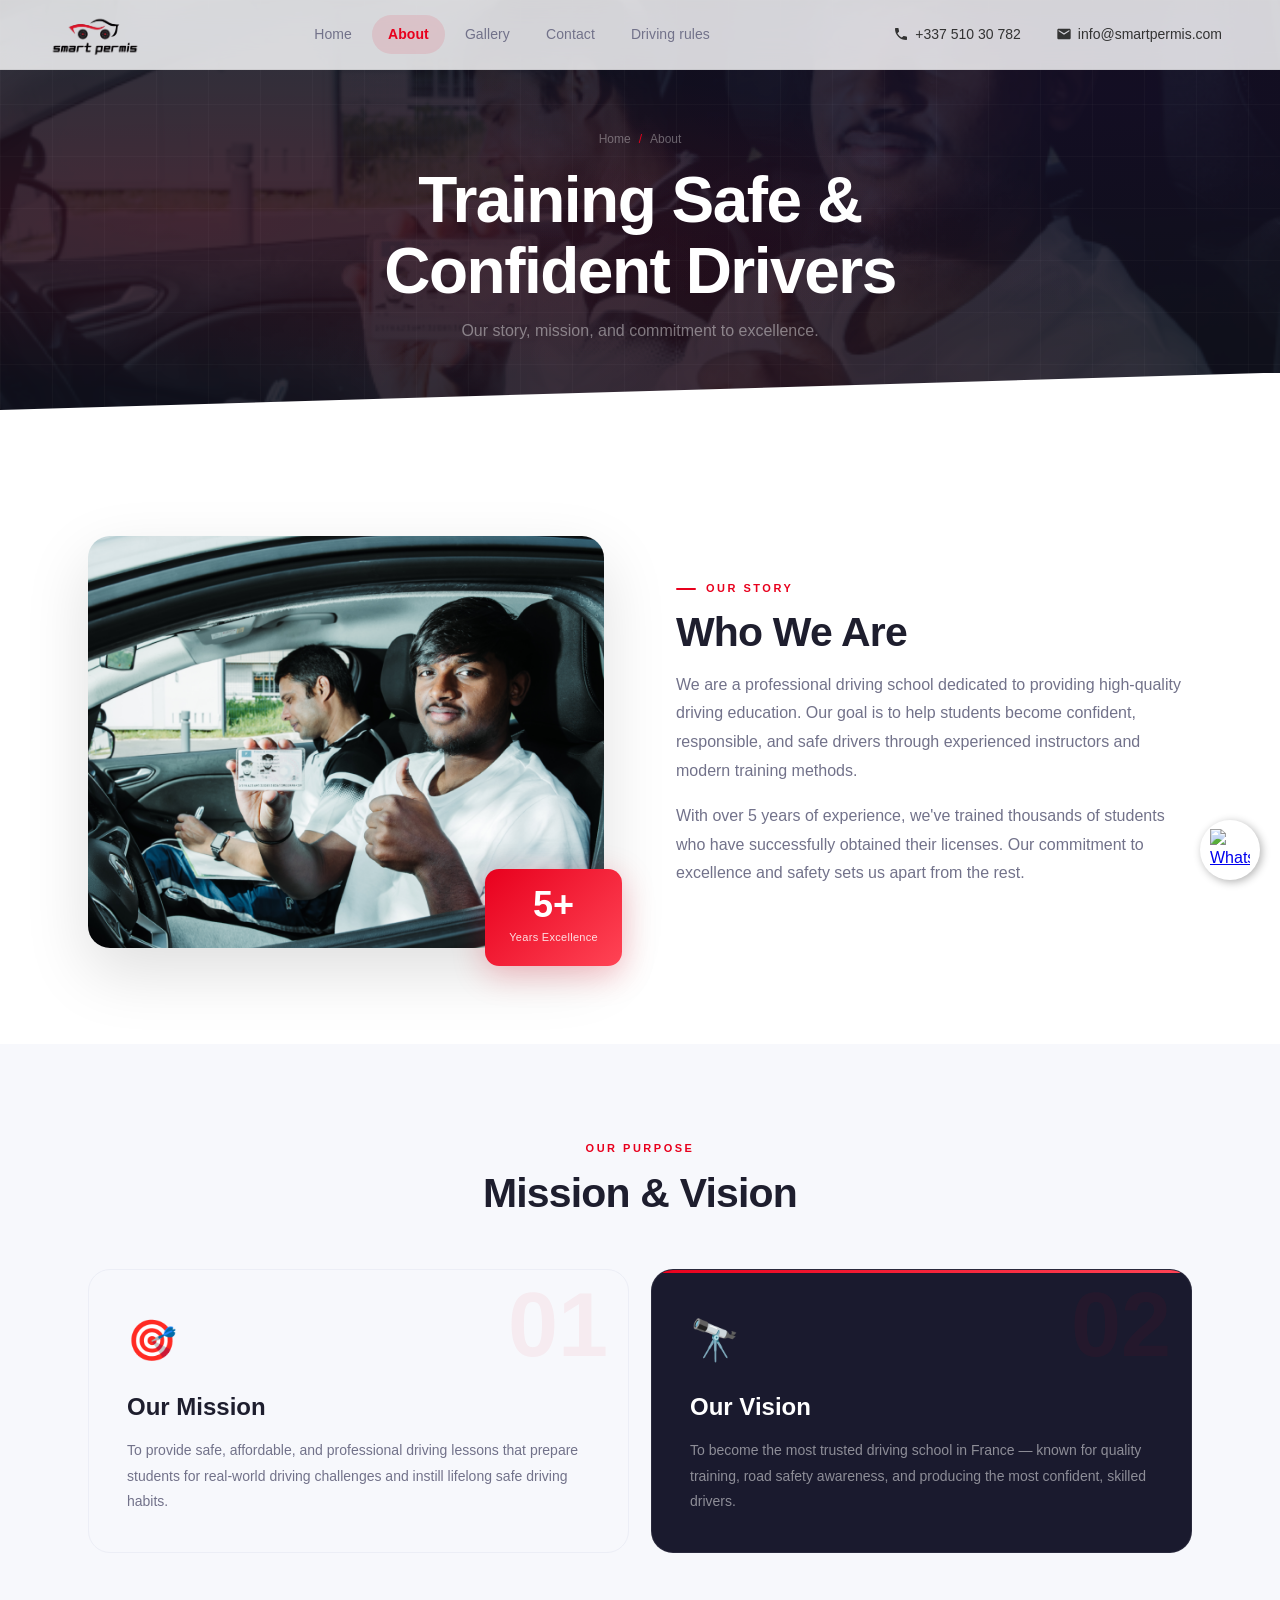
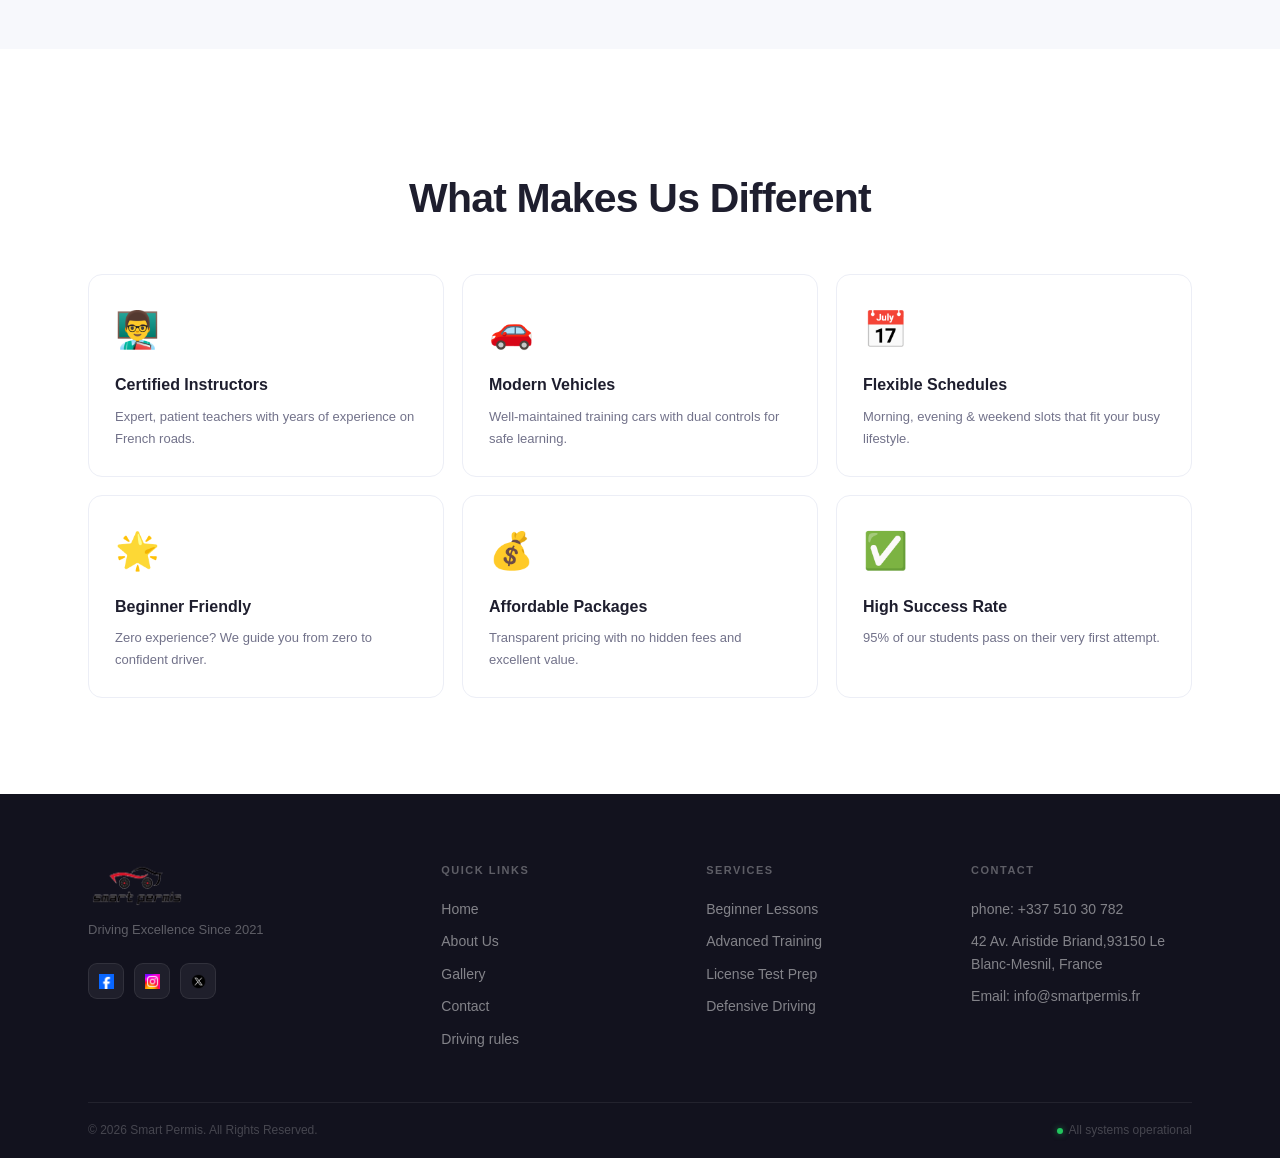
==== commit 988f99db: "a3" ====
--- a/about.html
+++ b/about.html
@@ -17,13 +17,19 @@
         <a href="about.html" class="sp-nav-link active">About</a>
         <a href="gallery.html" class="sp-nav-link">Gallery</a>
         <a href="contact.html" class="sp-nav-link">Contact</a>
+        <a href="rules.html" class="sp-nav-link">Driving rules</a>
     </nav>
     <div class="sp-header-right">
-        <a href="tel:+123456789" class="sp-phone-link">
+        <a href="tel:+337 510 30 782" class="sp-phone-link">
             <svg viewBox="0 0 24 24"><path d="M6.6 10.8c1.4 2.8 3.8 5.1 6.6 6.6l2.2-2.2c.3-.3.7-.4 1-.2 1.1.4 2.3.6 3.6.6.6 0 1 .4 1 1V20c0 .6-.4 1-1 1-9.4 0-17-7.6-17-17 0-.6.4-1 1-1h3.5c.6 0 1 .4 1 1 0 1.3.2 2.5.6 3.6.1.3 0 .7-.2 1L6.6 10.8z"/></svg>
-            +123456789
+            +337 510 30 782
         </a>
-        <a href="contact.html" class="sp-btn-enroll">Enroll Now</a>
+           <a href="info@smartpermis.com" class="sp-email-link">
+        <svg viewBox="0 0 24 24">
+            <path d="M20 4H4c-1.1 0-2 .9-2 2v12c0 1.1.9 2 2 2h16c1.1 0 2-.9 2-2V6c0-1.1-.9-2-2-2zm0 4l-8 5L4 8V6l8 5 8-5v2z"/>
+        </svg>
+        info@smartpermis.com
+    </a>
     </div>
     <button class="sp-hamburger" id="hamburger"><span></span><span></span><span></span></button>
 </header>
@@ -32,6 +38,7 @@
     <a href="about.html" class="sp-nav-link active">About</a>
     <a href="gallery.html" class="sp-nav-link">Gallery</a>
     <a href="contact.html" class="sp-nav-link">Contact</a>
+    <a href="rules.html" class="sp-nav-link">Driving rules</a>
 </nav>
 
 <!-- PAGE HERO -->
@@ -60,11 +67,11 @@
                 <h2 class="sec-h2">Who We Are</h2>
                 <p class="sec-p">We are a professional driving school dedicated to providing high-quality driving education. Our goal is to help students become confident, responsible, and safe drivers through experienced instructors and modern training methods.</p>
                 <p class="sec-p">With over 5 years of experience, we've trained thousands of students who have successfully obtained their licenses. Our commitment to excellence and safety sets us apart from the rest.</p>
-                <div class="about-mini-stats">
+                <!-- <div class="about-mini-stats">
                     <div class="ams"><strong>5+</strong><span>Yrs Experience</span></div>
                     <div class="ams"><strong>1000+</strong><span>Students</span></div>
                     <div class="ams"><strong>95%</strong><span>Pass Rate</span></div>
-                </div>
+                </div> -->
             </div>
         </div>
     </div>
@@ -108,20 +115,30 @@
     </div>
 </section>
 
-<!-- CTA -->
+<!-- CTA
 <section class="cta-band">
     <div class="cta-band-glow"></div>
     <div class="container">
-        <div class="cta-band-inner" data-aos="zoom-in">
-            <h2>Ready to Start Your Journey?</h2>
-            <p>Join thousands of successful drivers who learned with Smart Permis.</p>
-            <a href="contact.html" class="btn-primary">
-                Contact Us Today
-                <svg viewBox="0 0 24 24"><path d="M5 12h14M12 5l7 7-7 7"/></svg>
-            </a>
+        <div class="cta-band-inner cta-band-split" data-aos="zoom-in">
+            <div class="cta-text-side">
+                <h2>Ready to Get Your License?</h2>
+                <p>Join thousands of confident drivers who started with Smart Permis.</p>
+                <a href="contact.html" class="btn-primary">
+                    Contact Us Today
+                    <svg viewBox="0 0 24 24"><path d="M5 12h14M12 5l7 7-7 7"/></svg>
+                </a>
+            </div>
+            <div class="cta-img-side">
+                <img src="Imgaes/taxi.png" alt="Smart Permis Taxi" class="cta-taxi-img">
+            </div>
         </div>
     </div>
-</section>
+</section> -->
+
+<!-- WhatsApp Button -->
+<a href="https://wa.me/947XXXXXXXX" target="_blank" class="whatsapp-float">
+    <img src="https://cdn-icons-png.flaticon.com/512/733/733585.png" alt="WhatsApp">
+</a>
 
 <!-- FOOTER -->
 <footer class="sp-footer">
@@ -129,9 +146,11 @@
         <div class="footer-top">
             <div class="footer-grid">
                 <div><img src="output-onlinegiftools.gif" alt="Smart Permis" class="footer-logo-img"><p class="footer-brand-p">Driving Excellence Since 2021</p><div class="footer-socials"><a href="#" class="fsoc"><img src="Imgaes/f1.png" alt="fb"></a><a href="#" class="fsoc"><img src="Imgaes/I1.png" alt="ig"></a><a href="#" class="fsoc"><img src="Imgaes/X1.png" alt="x"></a></div></div>
-                <div class="footer-col"><h5>Quick Links</h5><ul><li><a href="index.html">Home</a></li><li><a href="about.html">About Us</a></li><li><a href="gallery.html">Gallery</a></li><li><a href="contact.html">Contact</a></li></ul></div>
+                <div class="footer-col"><h5>Quick Links</h5><ul><li><a href="index.html">Home</a></li><li><a href="about.html">About Us</a></li><li><a href="gallery.html">Gallery</a></li><li><a href="contact.html">Contact</a></li><li><a href="rules.html">Driving rules</a></li></ul></div>
                 <div class="footer-col"><h5>Services</h5><ul><li>Beginner Lessons</li><li>Advanced Training</li><li>License Test Prep</li><li>Defensive Driving</li></ul></div>
-                <div class="footer-col"><h5>Contact</h5><ul><li>☎ +123456789</li><li>📍 42 Av. Aristide Briand, France</li><li>⏰ Mon–Fri (8am–6pm)</li><li>✉ info@smartpermis.fr</li></ul></div>
+                <div class="footer-col"><h5>Contact</h5><ul><li>phone: +337 510 30 782</li>
+                        <li>42 Av. Aristide Briand,93150 Le Blanc-Mesnil, France</li>
+                        <li>Email: info@smartpermis.fr</li></ul></div>
             </div>
         </div>
         <div class="footer-bar"><p>© 2026 Smart Permis. All Rights Reserved.</p><div class="footer-online"><span class="online-dot"></span> All systems operational</div></div>
--- a/style.css
+++ b/style.css
@@ -110,6 +110,63 @@
 .sp-mobile-nav.open { display: flex; opacity: 1; transform: translateY(0); }
 .sp-mobile-nav .sp-nav-link { padding: 13px 16px; font-size: 15px; border-radius: 10px; }
 
+.sp-phone-link,
+.sp-email-link {
+    padding: 6px 10px;
+    border-radius: 6px;
+}
+
+.sp-phone-link:hover,
+.sp-email-link:hover {
+    background-color: #f1f5f9;
+}
+
+/* Container alignment */
+.sp-header-right {
+    display: flex;
+    align-items: center;
+    gap: 15px;
+}
+
+/* Common style for phone & email */
+.sp-phone-link,
+.sp-email-link {
+    display: flex;
+    align-items: center;
+    gap: 6px;
+    text-decoration: none;
+    color: #333;
+    font-size: 14px;
+    font-weight: 500;
+    transition: 0.3s ease;
+}
+
+/* Icon style */
+.sp-phone-link svg,
+.sp-email-link svg {
+    width: 16px;
+    height: 16px;
+    fill: #333;
+    transition: 0.3s ease;
+}
+
+/* Hover effect */
+/* .sp-phone-link:hover, */
+.sp-email-link:hover {
+    color: #FF1A35;
+}
+
+.sp-phone-link:hover svg,
+.sp-email-link:hover svg {
+    fill: #FF1A35;;
+}
+
+@media (max-width: 768px) {
+    .sp-email-link {
+        display: none;
+    }
+}
+
 /* ══════════════════════════════════════
    HERO
 ══════════════════════════════════════ */
@@ -405,6 +462,56 @@
 .cta-band-inner { text-align: center; position: relative; z-index: 2; }
 .cta-band-inner h2 { font-size: clamp(28px, 3.8vw, 50px); font-weight: 800; color: #fff; margin-bottom: 14px; letter-spacing: -1px; }
 .cta-band-inner p { font-size: 17px; color: rgba(255,255,255,0.45); margin-bottom: 38px; }
+
+/* CTA Band — Split Layout with Taxi Image */
+.cta-band-split {
+    display: flex;
+    align-items: center;
+    justify-content: space-between;
+    gap: 40px;
+    text-align: left;
+}
+.cta-text-side {
+    flex: 1;
+}
+.cta-text-side h2 {
+    text-align: left;
+}
+.cta-text-side p {
+    text-align: left;
+    margin-bottom: 38px;
+}
+.cta-img-side {
+    flex-shrink: 0;
+    width: 380px;
+    position: relative;
+}
+.cta-taxi-img {
+    width: 100%;
+    height: auto;
+    display: block;
+    filter: drop-shadow(0 16px 40px rgba(232,0,29,0.25));
+    animation: taxiFloat 4s ease-in-out infinite;
+}
+@keyframes taxiFloat {
+    0%, 100% { transform: translateY(0px); }
+    50%       { transform: translateY(-10px); }
+}
+
+/* Responsive */
+@media (max-width: 900px) {
+    .cta-band-split {
+        flex-direction: column;
+        text-align: center;
+        gap: 28px;
+    }
+    .cta-text-side h2,
+    .cta-text-side p { text-align: center; }
+    .cta-img-side { width: 280px; }
+}
+@media (max-width: 600px) {
+    .cta-img-side { width: 220px; }
+}
 
 /* ── CONTACT INFO CARDS ── */
 .contact-top-cards { display: grid; grid-template-columns: repeat(3, 1fr); gap: 18px; margin-bottom: 60px; }
@@ -1036,3 +1143,462 @@
     .ph-content { padding: 96px 20px 70px; }
     .hero-glass-card { max-width: 100%; }
 }
+
+
+
+
+.whatsapp-float {
+    position: fixed;
+    bottom: 20px;
+    right: 20px;
+    /* background-color: #25D366; */
+    border-radius: 80%;
+    display: flex;
+    align-items: center;
+    justify-content: center;
+    box-shadow: 2px 2px 8px rgba(0,0,0,0.3);
+    z-index: 1000;
+
+    /* Animation */
+    animation: shake 2s infinite;
+}
+
+/* Desktop */
+.whatsapp-float {
+    width: 60px;
+    height: 60px;
+}
+
+.whatsapp-float img {
+    width: 40px;
+}
+
+/* Tablet */
+@media (max-width: 768px) {
+    .whatsapp-float {
+        width: 55px;
+        height: 55px;
+        bottom: 15px;
+        right: 15px;
+    }
+
+    .whatsapp-float img {
+        width: 28px;
+    }
+}
+
+/* Mobile */
+@media (max-width: 480px) {
+    .whatsapp-float {
+        width: 50px;
+        height: 50px;
+        bottom: 12px;
+        right: 12px;
+    }
+
+    .whatsapp-float img {
+        width: 28px;
+    }
+}
+
+/* Shake Animation */
+@keyframes shake {
+    0% { transform: rotate(0deg); }
+    25% { transform: rotate(10deg); }
+    50% { transform: rotate(-10deg); }
+    75% { transform: rotate(10deg); }
+    100% { transform: rotate(0deg); }
+}
+
+/* ================================================
+   SMART PERMIS — RULES PAGE STYLES
+   Depends on: style.css (load that first)
+   ================================================ */
+
+/* ── RULES INTRO STATS ── */
+.rules-intro-stats {
+    display: grid;
+    grid-template-columns: repeat(4, 1fr);
+    gap: 16px;
+    margin-bottom: 52px;
+}
+.ris-card {
+    background: var(--white);
+    border: 1.5px solid var(--off2);
+    border-radius: var(--radius);
+    padding: 24px 20px;
+    text-align: center;
+    transition: all 0.3s var(--ease);
+}
+.ris-card:hover { transform: translateY(-4px); box-shadow: var(--shadow-md); border-color: rgba(232,0,29,0.15); }
+.ris-icon { font-size: 32px; margin-bottom: 10px; }
+.ris-num { font-size: 36px; font-weight: 900; color: var(--red); line-height: 1; letter-spacing: -1px; }
+.ris-label { font-size: 11px; color: var(--muted); margin-top: 5px; letter-spacing: 0.3px; }
+
+/* ── FILTER BAR ── */
+.rules-filter-bar {
+    display: flex;
+    align-items: center;
+    gap: 10px;
+    flex-wrap: wrap;
+    margin-bottom: 48px;
+    justify-content: center;
+}
+.rfb-btn {
+    padding: 9px 20px;
+    border-radius: 100px;
+    border: 1.5px solid var(--off2);
+    background: var(--white);
+    color: var(--muted);
+    font-size: 13px;
+    font-weight: 600;
+    cursor: pointer;
+    font-family: inherit;
+    transition: all 0.25s var(--ease);
+    letter-spacing: 0.2px;
+}
+.rfb-btn:hover { border-color: var(--red); color: var(--red); background: var(--red-light); }
+.rfb-btn.active { background: var(--grad-red); color: #fff; border-color: transparent; box-shadow: 0 4px 16px rgba(232,0,29,0.25); }
+
+/* ── RULES CATEGORY TITLE ── */
+.rules-cat-title {
+    display: flex;
+    align-items: center;
+    gap: 14px;
+    margin-bottom: 22px;
+    margin-top: 56px;
+}
+.rules-cat-title:first-child { margin-top: 0; }
+.rct-icon {
+    width: 48px; height: 48px;
+    background: var(--grad-red);
+    border-radius: 13px;
+    display: flex; align-items: center; justify-content: center;
+    font-size: 22px;
+    box-shadow: 0 4px 16px rgba(232,0,29,0.28);
+    flex-shrink: 0;
+}
+.rct-text h3 { font-size: 22px; font-weight: 800; color: var(--text); margin-bottom: 2px; letter-spacing: -0.3px; }
+.rct-text span { font-size: 12px; color: var(--muted); letter-spacing: 0.3px; }
+
+/* ── RULES CARDS GRID ── */
+.rules-grid {
+    display: grid;
+    grid-template-columns: repeat(3, 1fr);
+    gap: 16px;
+    margin-bottom: 12px;
+}
+.rule-card {
+    background: var(--white);
+    border: 1.5px solid var(--off2);
+    border-radius: var(--radius);
+    padding: 22px 20px;
+    transition: all 0.3s var(--ease);
+    position: relative;
+    overflow: hidden;
+}
+.rule-card::before {
+    content: '';
+    position: absolute;
+    left: 0; top: 0; bottom: 0;
+    width: 3px;
+    background: var(--grad-red);
+    transform: scaleY(0);
+    transition: transform 0.35s var(--ease);
+    transform-origin: bottom;
+}
+.rule-card:hover { box-shadow: var(--shadow-md); border-color: rgba(232,0,29,0.15); transform: translateY(-3px); }
+.rule-card:hover::before { transform: scaleY(1); }
+.rule-card-top { display: flex; align-items: flex-start; gap: 12px; margin-bottom: 10px; }
+.rule-num {
+    width: 28px; height: 28px;
+    background: var(--red-light);
+    border-radius: 8px;
+    display: flex; align-items: center; justify-content: center;
+    font-size: 11px; font-weight: 800; color: var(--red); flex-shrink: 0;
+}
+.rule-card h4 { font-size: 14px; font-weight: 700; color: var(--text); line-height: 1.35; }
+.rule-card p  { font-size: 13px; color: var(--muted); line-height: 1.7; }
+
+/* ── RULE TAGS ── */
+.rule-tag {
+    display: inline-flex; align-items: center;
+    margin-top: 10px; padding: 4px 10px;
+    border-radius: 100px; font-size: 10px; font-weight: 700;
+    letter-spacing: 0.5px; text-transform: uppercase;
+}
+.tag-warning { background: rgba(234,179,8,0.12); color: #a16207; }
+.tag-danger  { background: rgba(232,0,29,0.10); color: var(--red); }
+.tag-info    { background: rgba(59,130,246,0.10); color: #1d4ed8; }
+.tag-success { background: rgba(34,197,94,0.12); color: #15803d; }
+
+/* ── SPEED SHOWCASE ── */
+.speed-showcase {
+    display: grid;
+    grid-template-columns: repeat(4, 1fr);
+    gap: 14px;
+    margin-bottom: 12px;
+}
+.speed-card {
+    background: var(--white);
+    border: 1.5px solid var(--off2);
+    border-radius: var(--radius);
+    padding: 22px 14px;
+    text-align: center;
+    transition: all 0.3s var(--ease);
+    position: relative;
+    overflow: hidden;
+}
+.speed-card::after {
+    content: '';
+    position: absolute;
+    bottom: 0; left: 0; right: 0;
+    height: 3px;
+    background: var(--grad-red);
+    transform: scaleX(0);
+    transition: transform 0.35s var(--ease);
+}
+.speed-card:hover { transform: translateY(-4px); box-shadow: var(--shadow-md); border-color: rgba(232,0,29,0.15); }
+.speed-card:hover::after { transform: scaleX(1); }
+.speed-sign {
+    width: 70px; height: 70px;
+    border: 4px solid var(--red);
+    border-radius: 50%;
+    display: flex; align-items: center; justify-content: center;
+    margin: 0 auto 14px;
+    background: var(--white);
+    box-shadow: 0 4px 16px rgba(232,0,29,0.18);
+    flex-direction: column;
+}
+.speed-sign strong { font-size: 22px; font-weight: 900; color: var(--text); line-height: 1; }
+.speed-sign small  { font-size: 9px; color: var(--muted); display: block; line-height: 1; }
+.speed-card h5  { font-size: 13px; font-weight: 700; color: var(--text); margin-bottom: 4px; }
+.speed-card span { font-size: 11px; color: var(--muted); line-height: 1.5; display: block; }
+
+/* ── ROAD SIGNS GRID ── */
+.signs-grid {
+    display: grid;
+    grid-template-columns: repeat(4, 1fr);
+    gap: 14px;
+}
+.sign-card {
+    background: var(--white);
+    border: 1.5px solid var(--off2);
+    border-radius: var(--radius);
+    padding: 18px 14px;
+    text-align: center;
+    transition: all 0.3s var(--ease);
+}
+.sign-card:hover { transform: translateY(-3px); box-shadow: var(--shadow-md); border-color: rgba(232,0,29,0.14); }
+.sign-svg { width: 60px; height: 60px; margin: 0 auto 12px; display: block; }
+.sign-card h5 { font-size: 13px; font-weight: 700; color: var(--text); margin-bottom: 4px; }
+.sign-card p  { font-size: 11px; color: var(--muted); line-height: 1.5; }
+
+/* ── ALERT BOXES ── */
+.rule-alert {
+    display: flex;
+    gap: 14px;
+    align-items: flex-start;
+    padding: 18px 22px;
+    border-radius: var(--radius);
+    margin-bottom: 12px;
+}
+.rule-alert.alert-red    { background: rgba(232,0,29,0.06);    border: 1px solid rgba(232,0,29,0.18); }
+.rule-alert.alert-blue   { background: rgba(59,130,246,0.06);  border: 1px solid rgba(59,130,246,0.16); }
+.rule-alert.alert-yellow { background: rgba(234,179,8,0.07);   border: 1px solid rgba(234,179,8,0.22); }
+.rule-alert.alert-green  { background: rgba(34,197,94,0.06);   border: 1px solid rgba(34,197,94,0.18); }
+.alert-icon { font-size: 22px; flex-shrink: 0; margin-top: 1px; }
+.alert-body h5 { font-size: 14px; font-weight: 700; color: var(--text); margin-bottom: 4px; }
+.alert-body p  { font-size: 13px; color: var(--muted); line-height: 1.65; }
+.alert-body.red    h5 { color: var(--red); }
+.alert-body.blue   h5 { color: #1d4ed8; }
+.alert-body.yellow h5 { color: #a16207; }
+.alert-body.green  h5 { color: #15803d; }
+
+/* ── FINES TABLE ── */
+.fine-table-wrap {
+    background: var(--white);
+    border: 1.5px solid var(--off2);
+    border-radius: var(--radius-lg);
+    overflow: hidden;
+    margin-bottom: 12px;
+    box-shadow: var(--shadow-sm);
+}
+.fine-table { width: 100%; border-collapse: collapse; }
+.fine-table thead tr { background: var(--grad-red); }
+.fine-table thead th {
+    color: #fff; font-size: 12px; font-weight: 700;
+    letter-spacing: 0.5px; text-transform: uppercase;
+    padding: 14px 18px; text-align: left;
+}
+.fine-table tbody tr { border-bottom: 1px solid var(--off2); transition: background 0.2s; }
+.fine-table tbody tr:last-child { border: none; }
+.fine-table tbody tr:hover { background: var(--off); }
+.fine-table td { padding: 13px 18px; font-size: 13px; color: var(--text); vertical-align: middle; }
+.fine-table td:first-child { font-weight: 600; }
+.fine-badge {
+    display: inline-flex; align-items: center; gap: 5px;
+    padding: 4px 10px; border-radius: 100px;
+    font-size: 11px; font-weight: 700;
+}
+.fine-badge.red    { background: rgba(232,0,29,0.10);   color: var(--red); }
+.fine-badge.orange { background: rgba(234,88,12,0.10);  color: #c2410c; }
+.fine-badge.blue   { background: rgba(59,130,246,0.10); color: #1d4ed8; }
+
+/* ── POINTS TRACKER ── */
+.points-track {
+    background: var(--white);
+    border: 1.5px solid var(--off2);
+    border-radius: var(--radius-lg);
+    padding: 28px;
+    margin-bottom: 12px;
+}
+.points-track h4 { font-size: 16px; font-weight: 800; color: var(--text); margin-bottom: 20px; }
+.points-bar-wrap { display: flex; align-items: center; gap: 12px; margin-bottom: 18px; }
+.points-bar-wrap:last-child { margin-bottom: 0; }
+.points-label { font-size: 12px; font-weight: 700; color: var(--text); min-width: 130px; }
+.points-bar-bg { flex: 1; height: 10px; background: var(--off2); border-radius: 100px; overflow: hidden; }
+.points-bar-fill { height: 100%; border-radius: 100px; background: var(--grad-red); transition: width 1s var(--ease); }
+.points-val { font-size: 12px; font-weight: 700; color: var(--red); min-width: 40px; text-align: right; }
+
+/* ── FAQ ACCORDION ── */
+.faq-list { display: flex; flex-direction: column; gap: 10px; }
+.faq-item {
+    background: var(--white);
+    border: 1.5px solid var(--off2);
+    border-radius: var(--radius);
+    overflow: hidden;
+    transition: border-color 0.25s;
+}
+.faq-item.open { border-color: rgba(232,0,29,0.25); }
+.faq-q {
+    display: flex; align-items: center; justify-content: space-between;
+    padding: 18px 22px; cursor: pointer;
+    font-size: 15px; font-weight: 600; color: var(--text);
+    gap: 12px; user-select: none;
+}
+.faq-q:hover { color: var(--red); }
+.faq-arrow {
+    width: 22px; height: 22px; flex-shrink: 0;
+    background: var(--off); border-radius: 50%;
+    display: flex; align-items: center; justify-content: center;
+    font-size: 12px; transition: transform 0.3s, background 0.3s;
+}
+.faq-item.open .faq-arrow { transform: rotate(180deg); background: var(--red-light); color: var(--red); }
+.faq-a {
+    max-height: 0; overflow: hidden;
+    transition: max-height 0.4s var(--ease), padding 0.3s;
+    font-size: 14px; color: var(--muted); line-height: 1.75;
+    padding: 0 22px;
+}
+.faq-item.open .faq-a { max-height: 220px; padding: 0 22px 18px; }
+
+/* ── SECTION DIVIDER ── */
+.rules-divider {
+    height: 1px;
+    background: linear-gradient(90deg, transparent, var(--off2) 20%, var(--off2) 80%, transparent);
+    margin: 60px 0;
+}
+
+/* ══════════════════════════════════════
+   RESPONSIVE — TABLETS (max 900px)
+══════════════════════════════════════ */
+@media (max-width: 900px) {
+    .rules-intro-stats { grid-template-columns: 1fr 1fr; }
+    .rules-grid        { grid-template-columns: 1fr 1fr; }
+    .speed-showcase    { grid-template-columns: 1fr 1fr; }
+    .signs-grid        { grid-template-columns: 1fr 1fr; }
+    .fine-table td, .fine-table th { padding: 11px 12px; font-size: 12px; }
+    .points-label { min-width: 110px; }
+    .rules-cat-title { margin-top: 40px; }
+    .rct-text h3 { font-size: 20px; }
+}
+
+/* ══════════════════════════════════════
+   RESPONSIVE — LARGE PHONES (max 600px)
+══════════════════════════════════════ */
+@media (max-width: 600px) {
+    .rules-intro-stats { grid-template-columns: 1fr 1fr; gap: 10px; }
+    .ris-num   { font-size: 28px; }
+    .ris-icon  { font-size: 26px; }
+    .ris-label { font-size: 10px; }
+
+    .rules-filter-bar { gap: 7px; }
+    .rfb-btn { padding: 7px 13px; font-size: 11px; }
+
+    .rules-grid     { grid-template-columns: 1fr; gap: 12px; }
+    .speed-showcase { grid-template-columns: 1fr 1fr; gap: 10px; }
+    .signs-grid     { grid-template-columns: 1fr 1fr; gap: 10px; }
+
+    .rct-text h3 { font-size: 18px; }
+    .rct-icon    { width: 42px; height: 42px; font-size: 18px; border-radius: 11px; }
+
+    .fine-table-wrap { overflow-x: auto; }
+    .fine-table      { min-width: 520px; }
+
+    .points-track   { padding: 18px 14px; }
+    .points-label   { min-width: 100px; font-size: 11px; }
+    .points-val     { font-size: 11px; }
+
+    .rule-alert { padding: 14px 16px; gap: 10px; }
+    .alert-icon { font-size: 18px; }
+    .alert-body h5 { font-size: 13px; }
+    .alert-body p  { font-size: 12px; }
+
+    .faq-q  { font-size: 13px; padding: 14px 16px; }
+    .faq-a  { font-size: 13px; }
+    .faq-item.open .faq-a { padding: 0 16px 14px; }
+
+    .rules-divider { margin: 40px 0; }
+}
+
+/* ══════════════════════════════════════
+   RESPONSIVE — SMALL PHONES (max 480px)
+══════════════════════════════════════ */
+@media (max-width: 480px) {
+    .speed-sign       { width: 58px; height: 58px; }
+    .speed-sign strong { font-size: 18px; }
+    .speed-card h5    { font-size: 12px; }
+    .speed-card span  { font-size: 10px; }
+
+    .sign-svg         { width: 50px; height: 50px; }
+    .sign-card h5     { font-size: 12px; }
+    .sign-card p      { font-size: 10px; }
+
+    .rule-card        { padding: 18px 14px; }
+    .rule-card h4     { font-size: 13px; }
+    .rule-card p      { font-size: 12px; }
+    .rule-num         { width: 24px; height: 24px; font-size: 10px; }
+
+    .points-bar-wrap  { gap: 8px; }
+    .points-label     { min-width: 90px; font-size: 10px; }
+    .points-bar-bg    { height: 8px; }
+
+    .ris-num          { font-size: 24px; }
+
+    .rfb-btn          { padding: 6px 11px; font-size: 10px; }
+}
+
+/* ══════════════════════════════════════
+   TOUCH DEVICE
+══════════════════════════════════════ */
+@media (hover: none) {
+    .rule-card:hover,
+    .speed-card:hover,
+    .sign-card:hover,
+    .ris-card:hover { transform: none; }
+}
+
+/* Footer first column — center on mobile */
+@media (max-width: 900px) {
+    .footer-grid > div:first-child {
+        text-align: center;
+    }
+    .footer-grid > div:first-child .footer-socials {
+        justify-content: center;
+    }
+    .footer-grid > div:first-child .footer-logo-img {
+        margin-left: auto;
+        margin-right: auto;
+    }
+}
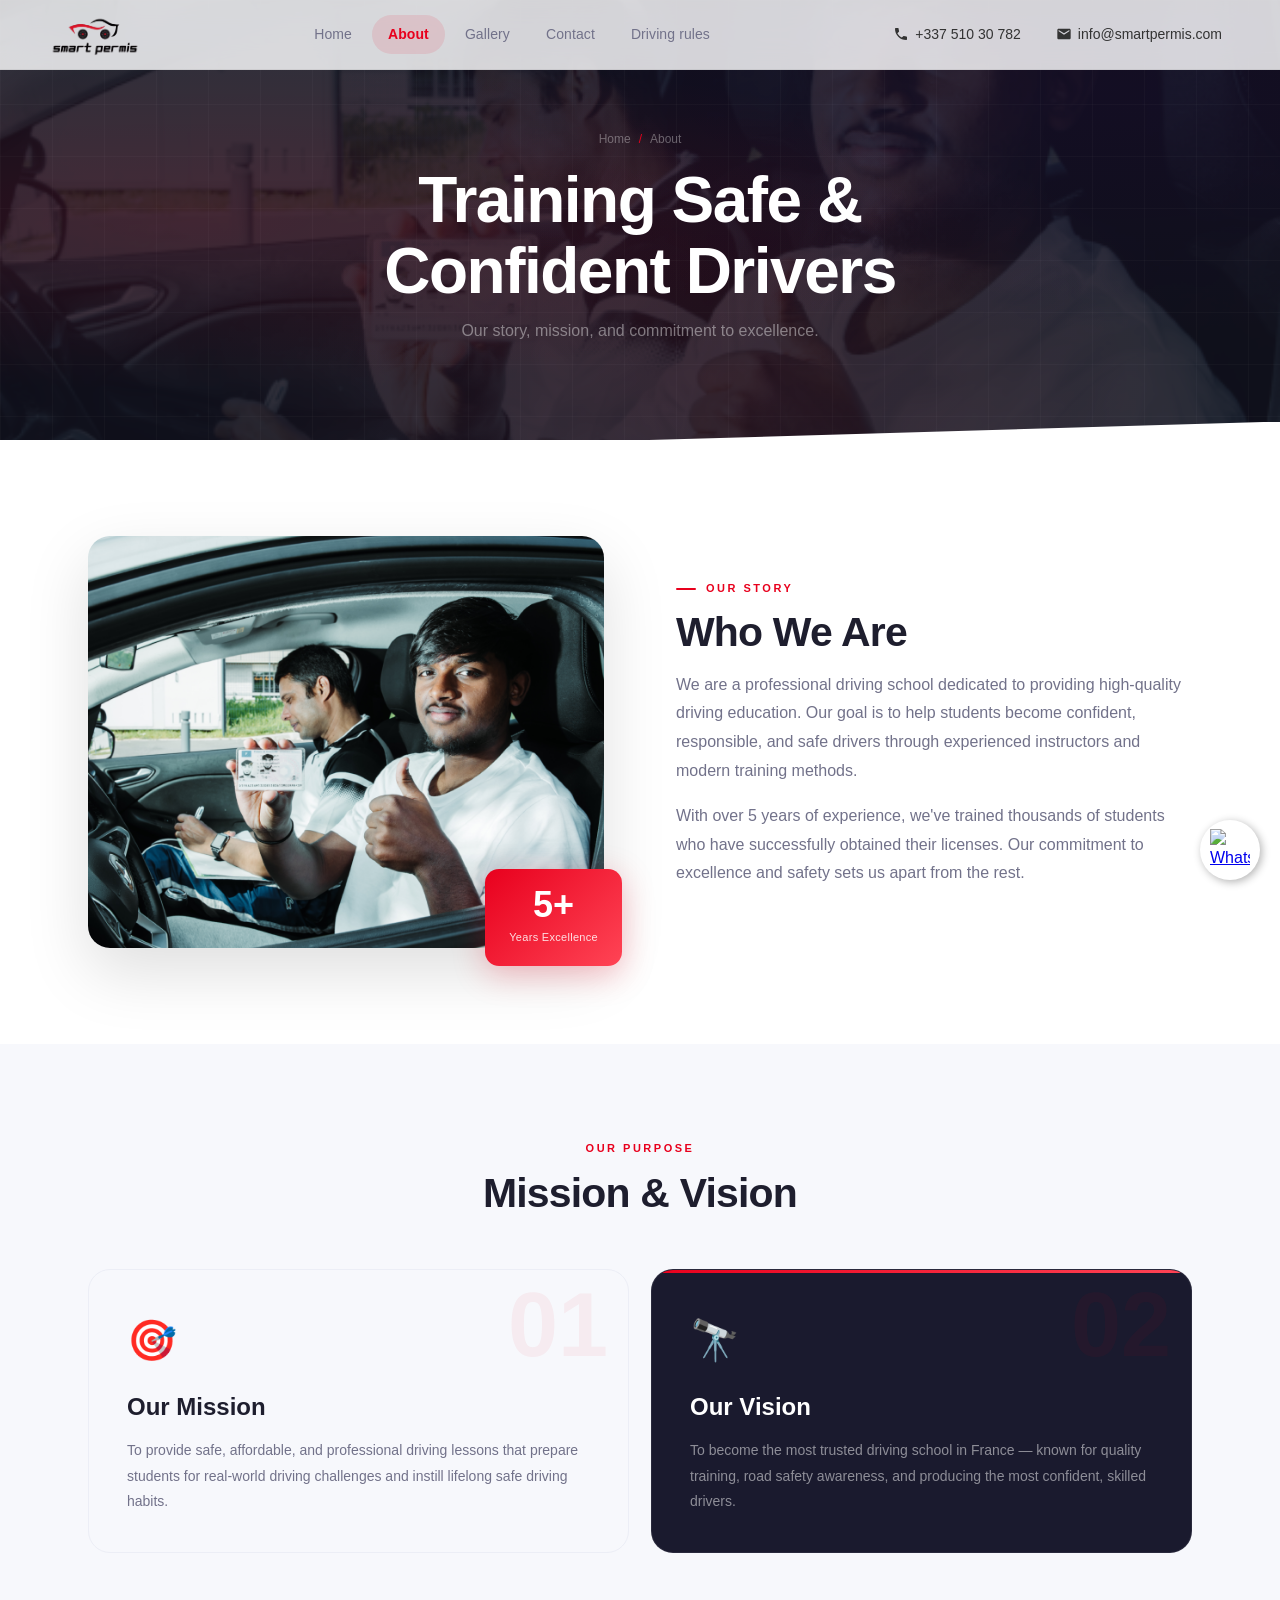
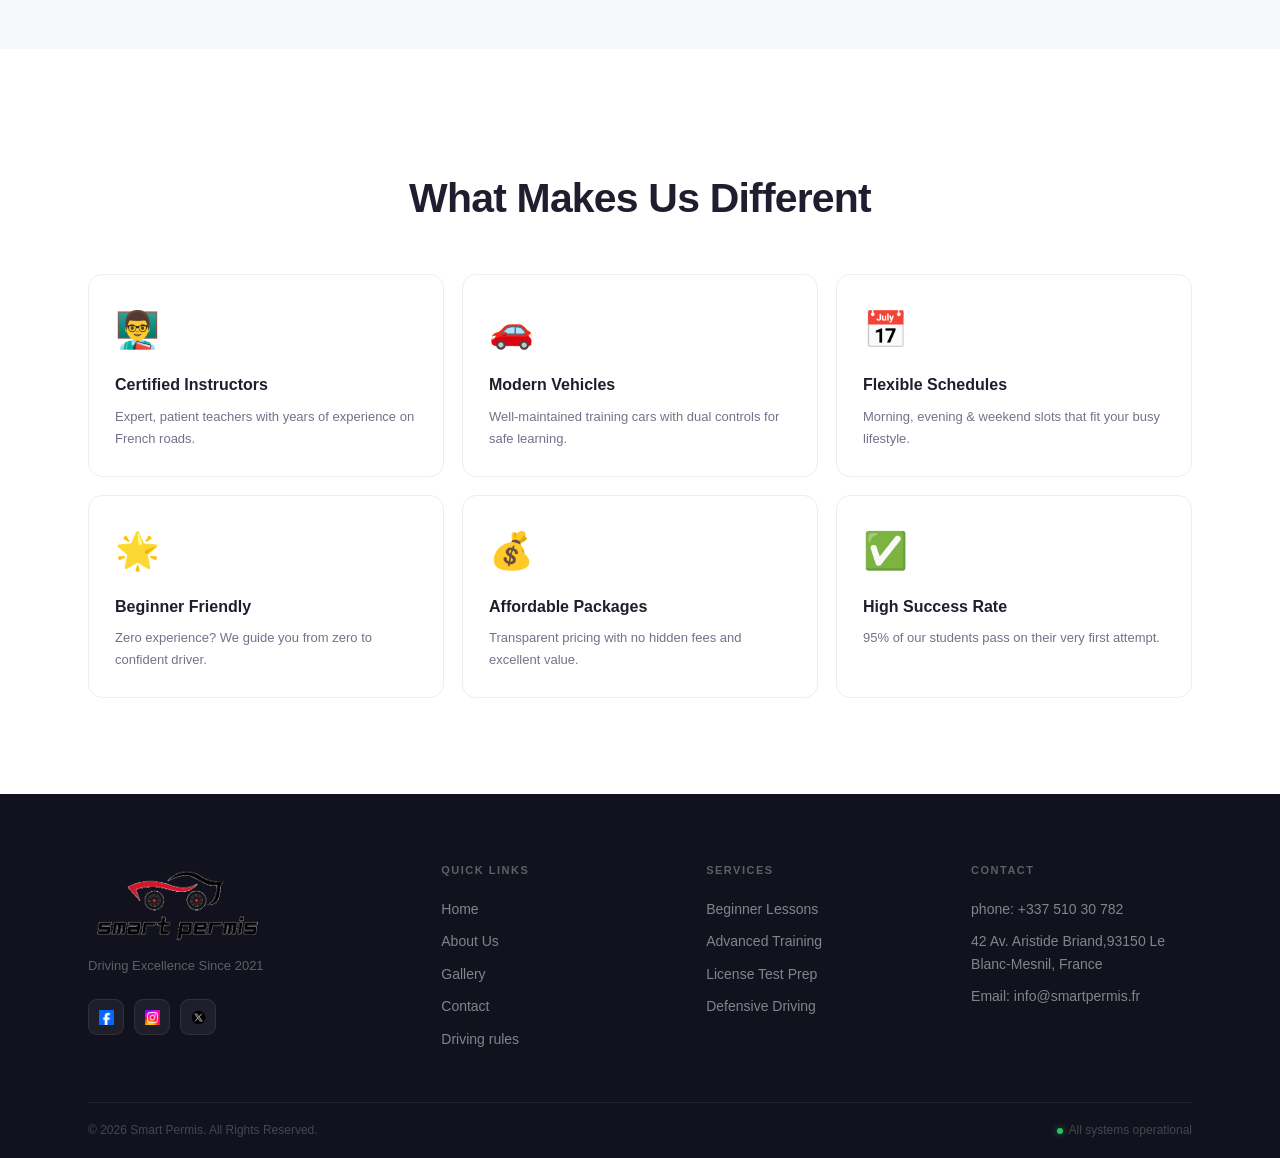
==== commit bdc2afe3: "a7" ====
--- a/about.html
+++ b/about.html
@@ -2,11 +2,167 @@
 <html lang="en">
 <head>
     <meta charset="UTF-8">
+    <meta http-equiv="X-UA-Compatible" content="IE=edge">
     <meta name="viewport" content="width=device-width, initial-scale=1.0">
-    <title>About — Smart Permis</title>
-    <link rel="stylesheet" href="style.css">
+
+    <!-- ✅ SEO TITLE -->
+    <title>Best Driving School in Paris | Smart Permis</title>
+
+    <!-- ✅ META DESCRIPTION -->
+    <meta name="description" content="Join the best driving school in Paris, France. Learn car driving with expert trainers at Smart Permis. Affordable fees and flexible timings.">
+
+    <!-- ✅ KEYWORDS -->
+    <meta name="keywords" content="driving school Paris, car driving lessons France, driving classes Paris">
+
+    <!-- ✅ AUTHOR -->
+    <meta name="author" content="Smart Permis">
+
+    <!-- ✅ ROBOTS -->
+    <meta name="robots" content="index, follow">
+
+    <!-- ✅ CANONICAL -->
+    <link rel="canonical" href="https://nusky437.github.io/smartpermis/">
+
+    <!-- ✅ FAVICON -->
+    <link rel="icon" href="favicon.ico">
+
+    <!-- ✅ CSS PRELOAD -->
+    <link rel="preload" href="style.css" as="style" onload="this.rel='stylesheet'">
+    <noscript><link rel="stylesheet" href="style.css"></noscript>
+
+    <!-- ✅ OPEN GRAPH -->
+    <meta property="og:title" content="Best Driving School in Paris | Smart Permis">
+    <meta property="og:description" content="Learn driving from professionals. Book your class today!">
+    <meta property="og:image" content="https://nusky437.github.io/smartpermis/preview.jpg">
+    <meta property="og:url" content="https://nusky437.github.io/smartpermis/">
+    <meta property="og:type" content="website">
+
+    <!-- ✅ TWITTER -->
+    <meta name="twitter:card" content="summary_large_image">
 </head>
 <body>
+
+    <style>
+    /* --- Full Screen Loader Styling --- */
+    #preloader {
+      position: fixed;
+      top: 0;
+      left: 0;
+      width: 100%;
+      height: 100%;
+      background: #faf9f9; /* Loader background color */
+      display: flex;
+      flex-direction: column;
+      align-items: center;
+      justify-content: center;
+      z-index: 10000; 
+      transition: opacity 0.6s ease, visibility 0.6s ease;
+    }
+
+    
+    .logo-wrapper {
+      position: relative;
+      width: 370px;
+      height: 220px;
+    }
+
+    .logo-img {
+      width: 100%;
+      height: 100%;
+      object-fit: contain;
+      display: block;
+    }
+
+    .wheel-spin {
+      position: absolute;
+      border-radius: 50%;
+      animation: spin 0.5s linear infinite;
+      transform-origin: center center;
+    }
+
+    .wheel-rear {
+      width: 40px;
+      height: 40px;
+      left: 30%;
+      bottom: 45%;
+    }
+
+    .wheel-front {
+      width: 40px;
+      height: 40px;
+      right: 33%;
+      bottom: 45%;
+    }
+
+    @keyframes spin {
+      from { transform: rotate(360deg); }
+      to   { transform: rotate(0deg); }
+    }
+
+    /* Loader maraiyum pothu use aagum */
+    .hidden {
+      opacity: 0;
+      visibility: hidden;
+    }
+
+    /* Content styling (Sample) */
+    .content {
+      padding: 20px;
+      font-family: sans-serif;
+    }
+
+
+    
+  </style>
+
+
+  <div id="preloader">
+    <div class="logo-wrapper">
+      <img class="logo-img" src="Imgaes/logo.png" alt="Logo" />
+
+      <div class="wheel-spin wheel-rear">
+        <svg viewBox="0 0 60 60" xmlns="http://www.w3.org/2000/svg">
+          <circle cx="30" cy="30" r="28" fill="#111" stroke="#3a3a3a" stroke-width="2.5"/>
+          <circle cx="30" cy="30" r="19" fill="#1c1c1c" stroke="#555" stroke-width="1.5"/>
+          <line x1="30" y1="11" x2="30" y2="49" stroke="#666" stroke-width="2.2" stroke-linecap="round"/>
+          <line x1="11" y1="30" x2="49" y2="30" stroke="#666" stroke-width="2.2" stroke-linecap="round"/>
+          <line x1="16.8" y1="16.8" x2="43.2" y2="43.2" stroke="#555" stroke-width="1.8" stroke-linecap="round"/>
+          <line x1="43.2" y1="16.8" x2="16.8" y2="43.2" stroke="#555" stroke-width="1.8" stroke-linecap="round"/>
+          <circle cx="30" cy="30" r="11" fill="#161616" stroke="#444" stroke-width="1"/>
+          <circle cx="30" cy="30" r="5" fill="#bb0000" stroke="#dd1100" stroke-width="1"/>
+          <circle cx="30" cy="30" r="2" fill="#ff4444"/>
+        </svg>
+      </div>
+
+      <div class="wheel-spin wheel-front">
+        <svg viewBox="0 0 60 60" xmlns="http://www.w3.org/2000/svg">
+          <circle cx="30" cy="30" r="28" fill="#111" stroke="#3a3a3a" stroke-width="2.5"/>
+          <circle cx="30" cy="30" r="19" fill="#1c1c1c" stroke="#555" stroke-width="1.5"/>
+          <line x1="30" y1="11" x2="30" y2="49" stroke="#666" stroke-width="2.2" stroke-linecap="round"/>
+          <line x1="11" y1="30" x2="49" y2="30" stroke="#666" stroke-width="2.2" stroke-linecap="round"/>
+          <line x1="16.8" y1="16.8" x2="43.2" y2="43.2" stroke="#555" stroke-width="1.8" stroke-linecap="round"/>
+          <line x1="43.2" y1="16.8" x2="16.8" y2="43.2" stroke="#555" stroke-width="1.8" stroke-linecap="round"/>
+          <circle cx="30" cy="30" r="11" fill="#161616" stroke="#444" stroke-width="1"/>
+          <circle cx="30" cy="30" r="5" fill="#bb0000" stroke="#dd1100" stroke-width="1"/>
+          <circle cx="30" cy="30" r="2" fill="#ff4444"/>
+        </svg>
+      </div>
+    </div>
+    <p style="margin-top: 20px; font-family: sans-serif; letter-spacing: 3px;">LOADING...</p>
+  </div>
+
+  
+
+  <script>
+    window.addEventListener("load", function() {
+      const loader = document.getElementById("preloader");
+      
+      // Page full-ah load aanathum 1 second wait panni hide pannum
+      setTimeout(() => {
+        loader.classList.add("hidden");
+      }, 1000);
+    });
+  </script>
 
 
 
--- a/style.css
+++ b/style.css
@@ -313,7 +313,7 @@
 .sp-section { padding: 96px 0; }
 .sp-section.bg-off { background: var(--off); }
 .sp-section.bg-dark { background: var(--dark); }
-.sp-section.bg-dark2 { background: var(--dark2); }
+.sp-section.bg-dark2 { background: darkred; }
 
 .sec-label {
     font-size: 11px; font-weight: 700; letter-spacing: 2.5px; text-transform: uppercase;
@@ -438,7 +438,7 @@
 /* ── STATS SECTION ── */
 .stats-row { display: grid; grid-template-columns: repeat(4, 1fr); gap: 16px; }
 .st-card {
-    background: rgba(255,255,255,0.04); border: 1px solid rgba(255,255,255,0.07);
+    background: rgba(255,255,255,0.3); border: 1px solid rgba(255,255,255,0.07);
     border-radius: var(--radius); padding: 30px 20px; text-align: center;
     transition: all 0.35s var(--ease); position: relative; overflow: hidden;
 }
@@ -598,14 +598,14 @@
 .ph-bread span { color: var(--red); }
 .ph-content h1 { font-size: clamp(34px, 5vw, 66px); font-weight: 800; color: #fff; line-height: 1.1; letter-spacing: -1.5px; margin-bottom: 12px; }
 .ph-content p { font-size: 16px; color: rgba(255,255,255,0.42); }
-.ph-wave { position: absolute; bottom: -1px; left: 0; right: 0; height: 68px; background: var(--white); clip-path: polygon(0 55%, 100% 0%, 100% 100%, 0 100%); }
+.ph-wave { position: absolute; bottom: -50px; left: 0; right: 0; height: 68px; background: var(--white); clip-path: polygon(0 55%, 100% 0%, 100% 100%, 0 100%); }
 .ph-wave.bg-off { background: var(--off); }
 
 /* ── FOOTER ── */
 .sp-footer { background: var(--dark); color: #fff; }
 .footer-top { padding: 68px 0 52px; border-bottom: 1px solid rgba(255,255,255,0.07); }
 .footer-grid { display: grid; grid-template-columns: 1.4fr 1fr 1fr 1fr; gap: 44px; }
-.footer-logo-img { height: 44px; margin-bottom: 14px; display: block; }
+.footer-logo-img { height: 80px; margin-bottom: 14px; display: block; }
 .footer-brand-p { font-size: 13px; color: rgba(255,255,255,0.32); margin-bottom: 22px; }
 .footer-socials { display: flex; gap: 10px; }
 .fsoc {
@@ -684,7 +684,12 @@
     .gallery-bento { grid-template-columns: 1fr; }
     .gal-item { height: 200px; }
     .stats-row { grid-template-columns: 1fr 1fr; }
-    .footer-grid { grid-template-columns: 1fr; }
+    .footer-grid { grid-template-columns: repeat(2, minmax(0, 1fr)); column-gap: 28px; row-gap: 24px; }
+    .footer-grid > div:first-child,
+    .footer-grid > div:last-child { grid-column: 1 / -1; }
+    .footer-grid .footer-col { justify-self: stretch; }
+    .footer-grid > div:last-child { text-align: center; }
+    .footer-grid > div:last-child ul { align-items: center; }
     .footer-bar { flex-direction: column; gap: 8px; }
     .sec-h2 { font-size: 26px; }
     .hero-glass-card { padding: 26px 18px; }
@@ -982,7 +987,7 @@
     .hero-h1 { font-size: 30px; letter-spacing: -0.8px; }
     .hero-eyebrow { font-size: 10px; padding: 5px 12px; }
     .hero-p { font-size: 13px; }
-    .hero-glass-card { padding: 20px 14px; border-radius: 16px; }
+    .hero-glass-card { padding: 50px 90px; border-radius: 16px; }
     .hgc-title { font-size: 18px; }
     .hgc-sub { font-size: 12px; margin-bottom: 20px; }
     .hgc-field input { padding: 11px 13px; font-size: 13px; }
@@ -1073,9 +1078,14 @@
     .map-wrap iframe { height: 280px; }
 
     /* Footer */
-    .footer-grid { grid-template-columns: 1fr; gap: 28px; }
+    .footer-grid { grid-template-columns: repeat(2, minmax(0, 1fr)); gap: 24px 28px; }
+    .footer-grid > div:first-child,
+    .footer-grid > div:last-child { grid-column: 1 / -1; }
+    .footer-grid .footer-col { justify-self: stretch; }
+    .footer-grid > div:last-child { text-align: center; }
+    .footer-grid > div:last-child ul { align-items: center; }
     .footer-top { padding: 40px 0 32px; }
-    .footer-logo-img { height: 36px; }
+    .footer-logo-img { height: 85px; }
     .footer-brand-p { font-size: 12px; }
     .fsoc { width: 32px; height: 32px; border-radius: 8px; }
     .fsoc img { width: 13px; height: 13px; }
@@ -1601,4 +1611,4 @@
         margin-left: auto;
         margin-right: auto;
     }
-}+}
--- a/style.css
+++ b/style.css
@@ -313,7 +313,7 @@
 .sp-section { padding: 96px 0; }
 .sp-section.bg-off { background: var(--off); }
 .sp-section.bg-dark { background: var(--dark); }
-.sp-section.bg-dark2 { background: var(--dark2); }
+.sp-section.bg-dark2 { background: darkred; }
 
 .sec-label {
     font-size: 11px; font-weight: 700; letter-spacing: 2.5px; text-transform: uppercase;
@@ -438,7 +438,7 @@
 /* ── STATS SECTION ── */
 .stats-row { display: grid; grid-template-columns: repeat(4, 1fr); gap: 16px; }
 .st-card {
-    background: rgba(255,255,255,0.04); border: 1px solid rgba(255,255,255,0.07);
+    background: rgba(255,255,255,0.3); border: 1px solid rgba(255,255,255,0.07);
     border-radius: var(--radius); padding: 30px 20px; text-align: center;
     transition: all 0.35s var(--ease); position: relative; overflow: hidden;
 }
@@ -598,14 +598,14 @@
 .ph-bread span { color: var(--red); }
 .ph-content h1 { font-size: clamp(34px, 5vw, 66px); font-weight: 800; color: #fff; line-height: 1.1; letter-spacing: -1.5px; margin-bottom: 12px; }
 .ph-content p { font-size: 16px; color: rgba(255,255,255,0.42); }
-.ph-wave { position: absolute; bottom: -1px; left: 0; right: 0; height: 68px; background: var(--white); clip-path: polygon(0 55%, 100% 0%, 100% 100%, 0 100%); }
+.ph-wave { position: absolute; bottom: -50px; left: 0; right: 0; height: 68px; background: var(--white); clip-path: polygon(0 55%, 100% 0%, 100% 100%, 0 100%); }
 .ph-wave.bg-off { background: var(--off); }
 
 /* ── FOOTER ── */
 .sp-footer { background: var(--dark); color: #fff; }
 .footer-top { padding: 68px 0 52px; border-bottom: 1px solid rgba(255,255,255,0.07); }
 .footer-grid { display: grid; grid-template-columns: 1.4fr 1fr 1fr 1fr; gap: 44px; }
-.footer-logo-img { height: 44px; margin-bottom: 14px; display: block; }
+.footer-logo-img { height: 80px; margin-bottom: 14px; display: block; }
 .footer-brand-p { font-size: 13px; color: rgba(255,255,255,0.32); margin-bottom: 22px; }
 .footer-socials { display: flex; gap: 10px; }
 .fsoc {
@@ -684,7 +684,12 @@
     .gallery-bento { grid-template-columns: 1fr; }
     .gal-item { height: 200px; }
     .stats-row { grid-template-columns: 1fr 1fr; }
-    .footer-grid { grid-template-columns: 1fr; }
+    .footer-grid { grid-template-columns: repeat(2, minmax(0, 1fr)); column-gap: 28px; row-gap: 24px; }
+    .footer-grid > div:first-child,
+    .footer-grid > div:last-child { grid-column: 1 / -1; }
+    .footer-grid .footer-col { justify-self: stretch; }
+    .footer-grid > div:last-child { text-align: center; }
+    .footer-grid > div:last-child ul { align-items: center; }
     .footer-bar { flex-direction: column; gap: 8px; }
     .sec-h2 { font-size: 26px; }
     .hero-glass-card { padding: 26px 18px; }
@@ -982,7 +987,7 @@
     .hero-h1 { font-size: 30px; letter-spacing: -0.8px; }
     .hero-eyebrow { font-size: 10px; padding: 5px 12px; }
     .hero-p { font-size: 13px; }
-    .hero-glass-card { padding: 20px 14px; border-radius: 16px; }
+    .hero-glass-card { padding: 50px 90px; border-radius: 16px; }
     .hgc-title { font-size: 18px; }
     .hgc-sub { font-size: 12px; margin-bottom: 20px; }
     .hgc-field input { padding: 11px 13px; font-size: 13px; }
@@ -1073,9 +1078,14 @@
     .map-wrap iframe { height: 280px; }
 
     /* Footer */
-    .footer-grid { grid-template-columns: 1fr; gap: 28px; }
+    .footer-grid { grid-template-columns: repeat(2, minmax(0, 1fr)); gap: 24px 28px; }
+    .footer-grid > div:first-child,
+    .footer-grid > div:last-child { grid-column: 1 / -1; }
+    .footer-grid .footer-col { justify-self: stretch; }
+    .footer-grid > div:last-child { text-align: center; }
+    .footer-grid > div:last-child ul { align-items: center; }
     .footer-top { padding: 40px 0 32px; }
-    .footer-logo-img { height: 36px; }
+    .footer-logo-img { height: 85px; }
     .footer-brand-p { font-size: 12px; }
     .fsoc { width: 32px; height: 32px; border-radius: 8px; }
     .fsoc img { width: 13px; height: 13px; }
@@ -1601,4 +1611,4 @@
         margin-left: auto;
         margin-right: auto;
     }
-}+}
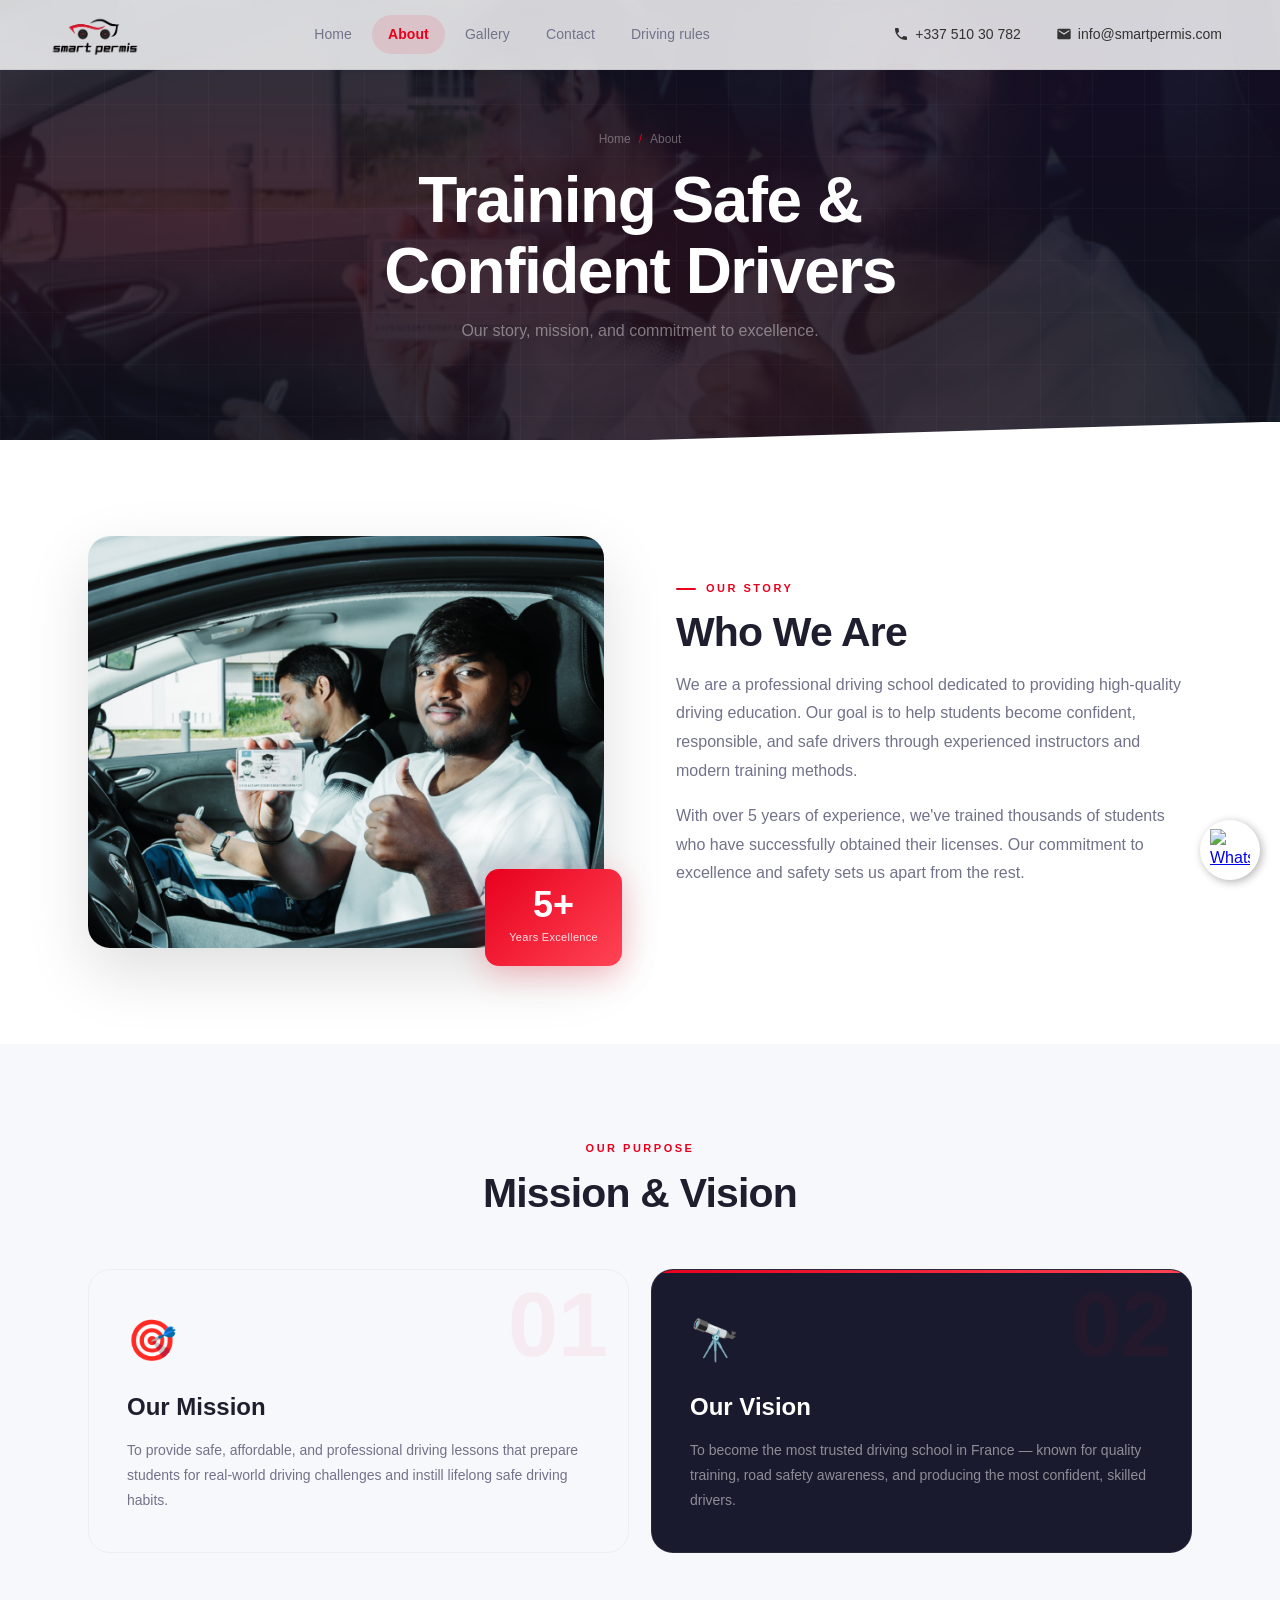
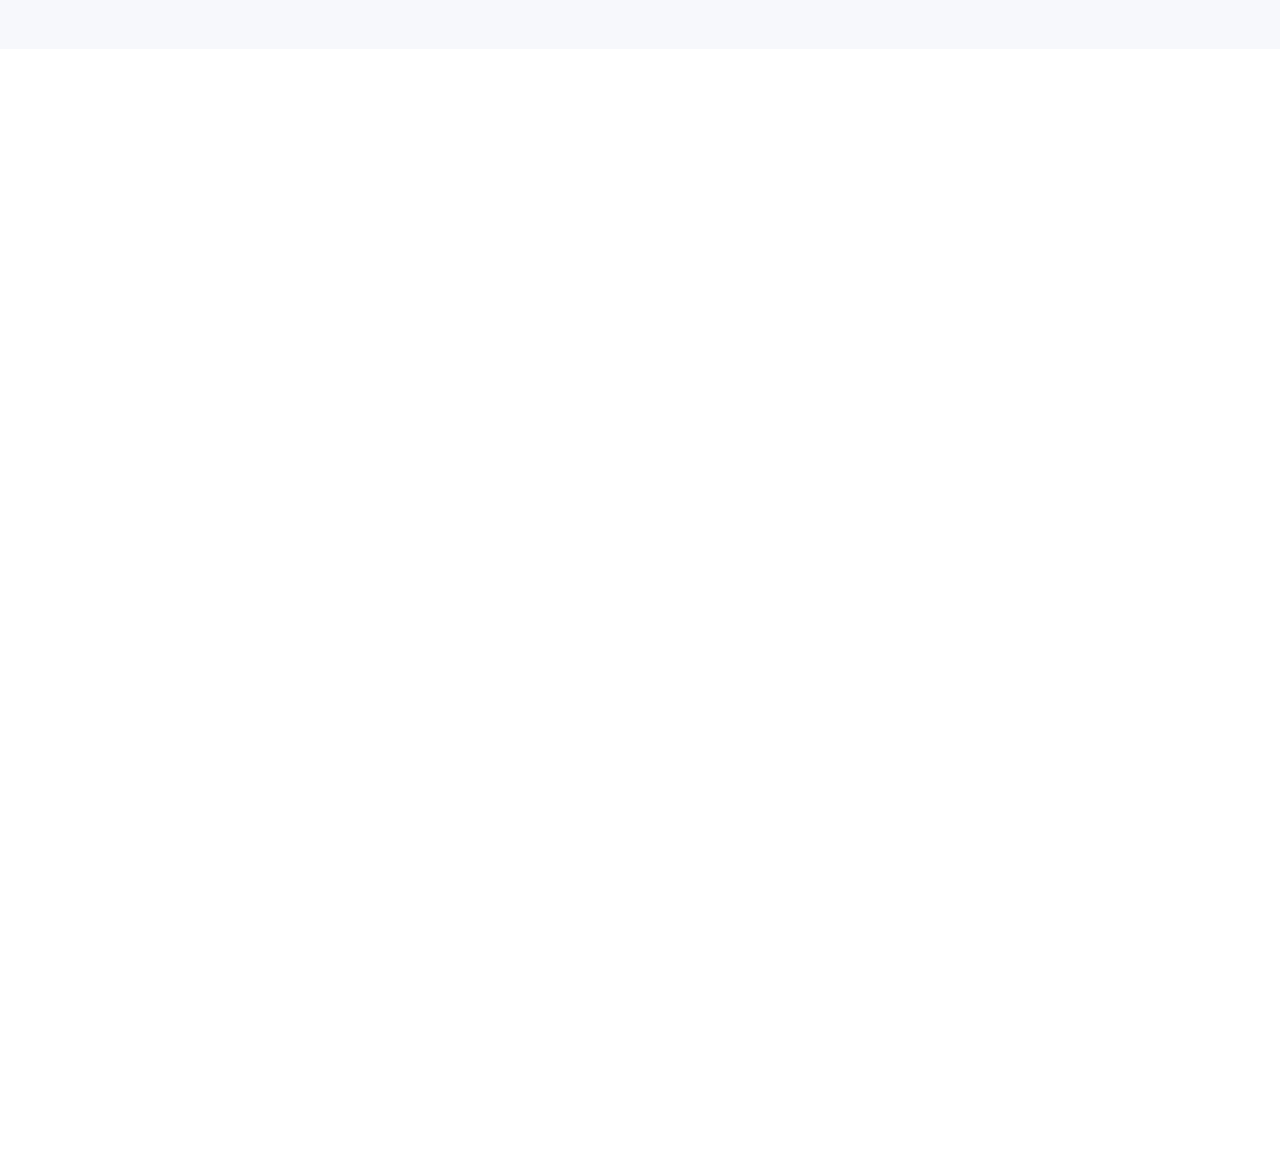
==== commit 8a3694fe: "a8" ====
--- a/about.html
+++ b/about.html
@@ -151,24 +151,9 @@
     <p style="margin-top: 20px; font-family: sans-serif; letter-spacing: 3px;">LOADING...</p>
   </div>
 
-  
-
-  <script>
-    window.addEventListener("load", function() {
-      const loader = document.getElementById("preloader");
-      
-      // Page full-ah load aanathum 1 second wait panni hide pannum
-      setTimeout(() => {
-        loader.classList.add("hidden");
-      }, 1000);
-    });
-  </script>
-
-
-
 <header class="sp-header" id="spHeader">
     <a href="index.html" class="sp-logo"><img src="output-onlinegiftools.gif" alt="Smart Permis"></a>
-    <nav class="sp-nav">
+    <nav class="sp-nav" aria-label="Primary navigation">
         <a href="index.html" class="sp-nav-link">Home</a>
         <a href="about.html" class="sp-nav-link active">About</a>
         <a href="gallery.html" class="sp-nav-link">Gallery</a>
@@ -180,16 +165,16 @@
             <svg viewBox="0 0 24 24"><path d="M6.6 10.8c1.4 2.8 3.8 5.1 6.6 6.6l2.2-2.2c.3-.3.7-.4 1-.2 1.1.4 2.3.6 3.6.6.6 0 1 .4 1 1V20c0 .6-.4 1-1 1-9.4 0-17-7.6-17-17 0-.6.4-1 1-1h3.5c.6 0 1 .4 1 1 0 1.3.2 2.5.6 3.6.1.3 0 .7-.2 1L6.6 10.8z"/></svg>
             +337 510 30 782
         </a>
-           <a href="info@smartpermis.com" class="sp-email-link">
+           <a href="mailto:info@smartpermis.com" class="sp-email-link">
         <svg viewBox="0 0 24 24">
             <path d="M20 4H4c-1.1 0-2 .9-2 2v12c0 1.1.9 2 2 2h16c1.1 0 2-.9 2-2V6c0-1.1-.9-2-2-2zm0 4l-8 5L4 8V6l8 5 8-5v2z"/>
         </svg>
         info@smartpermis.com
     </a>
     </div>
-    <button class="sp-hamburger" id="hamburger"><span></span><span></span><span></span></button>
+    <button class="sp-hamburger" id="hamburger" type="button" aria-controls="mobileNav" aria-expanded="false" aria-label="Open menu"><span></span><span></span><span></span></button>
 </header>
-<nav class="sp-mobile-nav" id="mobileNav">
+<nav class="sp-mobile-nav" id="mobileNav" aria-label="Mobile navigation">
     <a href="index.html" class="sp-nav-link">Home</a>
     <a href="about.html" class="sp-nav-link active">About</a>
     <a href="gallery.html" class="sp-nav-link">Gallery</a>
@@ -215,7 +200,7 @@
     <div class="container">
         <div class="about-split">
             <div class="about-img-wrap" data-aos="fade-right">
-                <div class="about-img-frame"><img src="Imgaes/05.png" alt="Smart Permis"></div>
+                <div class="about-img-frame"><img src="Imgaes/05.png" alt="Smart Permis" loading="lazy" decoding="async"></div>
                 <div class="about-badge-box"><strong>5+</strong><span>Years Excellence</span></div>
             </div>
             <div data-aos="fade-left">
@@ -234,7 +219,7 @@
 </section>
 
 <!-- MISSION VISION -->
-<section class="sp-section bg-off">
+<section class="sp-section bg-off" data-render-defer>
     <div class="container">
         <div class="sec-label center" data-aos>Our Purpose</div>
         <h2 class="sec-h2 center" data-aos data-aos-delay="80">Mission &amp; Vision</h2>
@@ -256,7 +241,7 @@
 </section>
 
 <!-- BENEFITS -->
-<section class="sp-section">
+<section class="sp-section" data-render-defer>
     <div class="container">
         <div class="sec-label center" data-aos>Why Choose Us</div>
         <h2 class="sec-h2 center" data-aos data-aos-delay="80">What Makes Us Different</h2>
@@ -292,8 +277,8 @@
 </section> -->
 
 <!-- WhatsApp Button -->
-<a href="https://wa.me/947XXXXXXXX" target="_blank" class="whatsapp-float">
-    <img src="https://cdn-icons-png.flaticon.com/512/733/733585.png" alt="WhatsApp">
+<a href="https://wa.me/947XXXXXXXX" target="_blank" rel="noopener noreferrer" class="whatsapp-float" aria-label="Chat on WhatsApp">
+    <img src="https://cdn-icons-png.flaticon.com/512/733/733585.png" alt="WhatsApp" loading="lazy" decoding="async">
 </a>
 
 <!-- FOOTER -->
@@ -301,7 +286,7 @@
     <div class="container">
         <div class="footer-top">
             <div class="footer-grid">
-                <div><img src="output-onlinegiftools.gif" alt="Smart Permis" class="footer-logo-img"><p class="footer-brand-p">Driving Excellence Since 2021</p><div class="footer-socials"><a href="#" class="fsoc"><img src="Imgaes/f1.png" alt="fb"></a><a href="#" class="fsoc"><img src="Imgaes/I1.png" alt="ig"></a><a href="#" class="fsoc"><img src="Imgaes/X1.png" alt="x"></a></div></div>
+                <div><img src="output-onlinegiftools.gif" alt="Smart Permis" class="footer-logo-img" loading="lazy" decoding="async"><p class="footer-brand-p">Driving Excellence Since 2021</p><div class="footer-socials"><a href="#" class="fsoc"><img src="Imgaes/f1.png" alt="fb" loading="lazy" decoding="async"></a><a href="#" class="fsoc"><img src="Imgaes/I1.png" alt="ig" loading="lazy" decoding="async"></a><a href="#" class="fsoc"><img src="Imgaes/X1.png" alt="x" loading="lazy" decoding="async"></a></div></div>
                 <div class="footer-col"><h5>Quick Links</h5><ul><li><a href="index.html">Home</a></li><li><a href="about.html">About Us</a></li><li><a href="gallery.html">Gallery</a></li><li><a href="contact.html">Contact</a></li><li><a href="rules.html">Driving rules</a></li></ul></div>
                 <div class="footer-col"><h5>Services</h5><ul><li>Beginner Lessons</li><li>Advanced Training</li><li>License Test Prep</li><li>Defensive Driving</li></ul></div>
                 <div class="footer-col"><h5>Contact</h5><ul><li>phone: +337 510 30 782</li>
@@ -314,16 +299,6 @@
 </footer>
 
 
-<script>
-    
-(function(){
-    const header = document.getElementById('spHeader');
-    window.addEventListener('scroll', () => header.classList.toggle('scrolled', window.scrollY > 40));
-    const ham = document.getElementById('hamburger'), nav = document.getElementById('mobileNav');
-    ham.addEventListener('click', () => { ham.classList.toggle('open'); nav.classList.toggle('open'); });
-    const obs = new IntersectionObserver(entries => { entries.forEach(e => { if(e.isIntersecting){ e.target.classList.add('visible'); obs.unobserve(e.target); }}); }, { threshold: 0.12, rootMargin: '0px 0px -50px 0px' });
-    document.querySelectorAll('[data-aos]').forEach(el => { el.style.transitionDelay = (el.dataset.aosDelay||0)+'ms'; obs.observe(el); });
-})();
-</script>
+<script src="main.js" defer></script>
 </body>
-</html>+</html>
--- a/style.css
+++ b/style.css
@@ -35,11 +35,24 @@
 
 html { scroll-behavior: smooth; }
 body { font-family: -apple-system, BlinkMacSystemFont, 'Segoe UI', sans-serif; background: var(--white); color: var(--text); overflow-x: hidden; line-height: 1.6; }
+body.nav-open { overflow: hidden; }
 ::-webkit-scrollbar { width: 5px; }
 ::-webkit-scrollbar-track { background: var(--off); }
 ::-webkit-scrollbar-thumb { background: var(--red); border-radius: 3px; }
 ::selection { background: var(--red); color: #fff; }
 .container { max-width: 1160px; margin: 0 auto; padding: 0 28px; }
+img { max-width: 100%; height: auto; display: block; }
+[data-render-defer] { content-visibility: auto; contain-intrinsic-size: 1px 760px; }
+
+a:focus-visible,
+button:focus-visible,
+input:focus-visible,
+textarea:focus-visible,
+select:focus-visible,
+.faq-q:focus-visible {
+    outline: 3px solid rgba(232,0,29,0.35);
+    outline-offset: 3px;
+}
 
 /* ── SCROLL REVEAL ── */
 [data-aos] { opacity: 0; transform: translateY(26px); transition: opacity 0.65s var(--ease), transform 0.65s var(--ease); }
@@ -914,6 +927,14 @@
     .hstat span { font-size: 10px; }
     .hstat-sep { display: none; }
     .hero-glass-card { padding: 24px 18px; }
+    .hero-glow-r, .hero-glow-l, .hero-gridlines { display: none; }
+    .hero-glass-card {
+        backdrop-filter: blur(14px) saturate(120%);
+        -webkit-backdrop-filter: blur(14px) saturate(120%);
+        box-shadow: 0 20px 42px rgba(0,0,0,0.22);
+    }
+    .hero-slide-bg { transition: opacity 1s ease; }
+    .hero-slide-bg:not(.active) { display: none; }
 
     /* Features */
     .features-grid { grid-template-columns: 1fr; }
@@ -987,9 +1008,17 @@
     .hero-h1 { font-size: 30px; letter-spacing: -0.8px; }
     .hero-eyebrow { font-size: 10px; padding: 5px 12px; }
     .hero-p { font-size: 13px; }
-    .hero-glass-card { padding: 50px 90px; border-radius: 16px; }
+    .hero-glass-card {
+        width: 100%;
+        max-width: 100%;
+        margin: 0 auto;
+        padding: 24px 16px;
+        border-radius: 16px;
+        box-sizing: border-box;
+        justify-self: stretch;
+    }
     .hgc-title { font-size: 18px; }
-    .hgc-sub { font-size: 12px; margin-bottom: 20px; }
+    .hgc-sub { font-size: 12px; margin-bottom: 20px; line-height: 1.6; }
     .hgc-field input { padding: 11px 13px; font-size: 13px; }
     .btn-enroll-glass { padding: 13px; font-size: 14px; }
     .hero-stats { padding-top: 18px; gap: 12px 16px; }
@@ -1109,7 +1138,7 @@
 ══════════════════════════════════════ */
 @media (max-width: 360px) {
     .hero-h1 { font-size: 26px; }
-    .hero-glass-card { padding: 18px 12px; }
+    .hero-glass-card { padding: 18px 14px; }
     .hgc-title { font-size: 16px; }
     .sec-h2 { font-size: 20px; }
     .stats-row { grid-template-columns: 1fr 1fr; }
@@ -1141,6 +1170,7 @@
     }
     .sp-hamburger { padding: 10px; }
     .fsoc { width: 42px; height: 42px; }
+    .map-wrap iframe { filter: none; }
 }
 
 /* ══════════════════════════════════════
--- a/style.css
+++ b/style.css
@@ -35,11 +35,24 @@
 
 html { scroll-behavior: smooth; }
 body { font-family: -apple-system, BlinkMacSystemFont, 'Segoe UI', sans-serif; background: var(--white); color: var(--text); overflow-x: hidden; line-height: 1.6; }
+body.nav-open { overflow: hidden; }
 ::-webkit-scrollbar { width: 5px; }
 ::-webkit-scrollbar-track { background: var(--off); }
 ::-webkit-scrollbar-thumb { background: var(--red); border-radius: 3px; }
 ::selection { background: var(--red); color: #fff; }
 .container { max-width: 1160px; margin: 0 auto; padding: 0 28px; }
+img { max-width: 100%; height: auto; display: block; }
+[data-render-defer] { content-visibility: auto; contain-intrinsic-size: 1px 760px; }
+
+a:focus-visible,
+button:focus-visible,
+input:focus-visible,
+textarea:focus-visible,
+select:focus-visible,
+.faq-q:focus-visible {
+    outline: 3px solid rgba(232,0,29,0.35);
+    outline-offset: 3px;
+}
 
 /* ── SCROLL REVEAL ── */
 [data-aos] { opacity: 0; transform: translateY(26px); transition: opacity 0.65s var(--ease), transform 0.65s var(--ease); }
@@ -914,6 +927,14 @@
     .hstat span { font-size: 10px; }
     .hstat-sep { display: none; }
     .hero-glass-card { padding: 24px 18px; }
+    .hero-glow-r, .hero-glow-l, .hero-gridlines { display: none; }
+    .hero-glass-card {
+        backdrop-filter: blur(14px) saturate(120%);
+        -webkit-backdrop-filter: blur(14px) saturate(120%);
+        box-shadow: 0 20px 42px rgba(0,0,0,0.22);
+    }
+    .hero-slide-bg { transition: opacity 1s ease; }
+    .hero-slide-bg:not(.active) { display: none; }
 
     /* Features */
     .features-grid { grid-template-columns: 1fr; }
@@ -987,9 +1008,17 @@
     .hero-h1 { font-size: 30px; letter-spacing: -0.8px; }
     .hero-eyebrow { font-size: 10px; padding: 5px 12px; }
     .hero-p { font-size: 13px; }
-    .hero-glass-card { padding: 50px 90px; border-radius: 16px; }
+    .hero-glass-card {
+        width: 100%;
+        max-width: 100%;
+        margin: 0 auto;
+        padding: 24px 16px;
+        border-radius: 16px;
+        box-sizing: border-box;
+        justify-self: stretch;
+    }
     .hgc-title { font-size: 18px; }
-    .hgc-sub { font-size: 12px; margin-bottom: 20px; }
+    .hgc-sub { font-size: 12px; margin-bottom: 20px; line-height: 1.6; }
     .hgc-field input { padding: 11px 13px; font-size: 13px; }
     .btn-enroll-glass { padding: 13px; font-size: 14px; }
     .hero-stats { padding-top: 18px; gap: 12px 16px; }
@@ -1109,7 +1138,7 @@
 ══════════════════════════════════════ */
 @media (max-width: 360px) {
     .hero-h1 { font-size: 26px; }
-    .hero-glass-card { padding: 18px 12px; }
+    .hero-glass-card { padding: 18px 14px; }
     .hgc-title { font-size: 16px; }
     .sec-h2 { font-size: 20px; }
     .stats-row { grid-template-columns: 1fr 1fr; }
@@ -1141,6 +1170,7 @@
     }
     .sp-hamburger { padding: 10px; }
     .fsoc { width: 42px; height: 42px; }
+    .map-wrap iframe { filter: none; }
 }
 
 /* ══════════════════════════════════════
